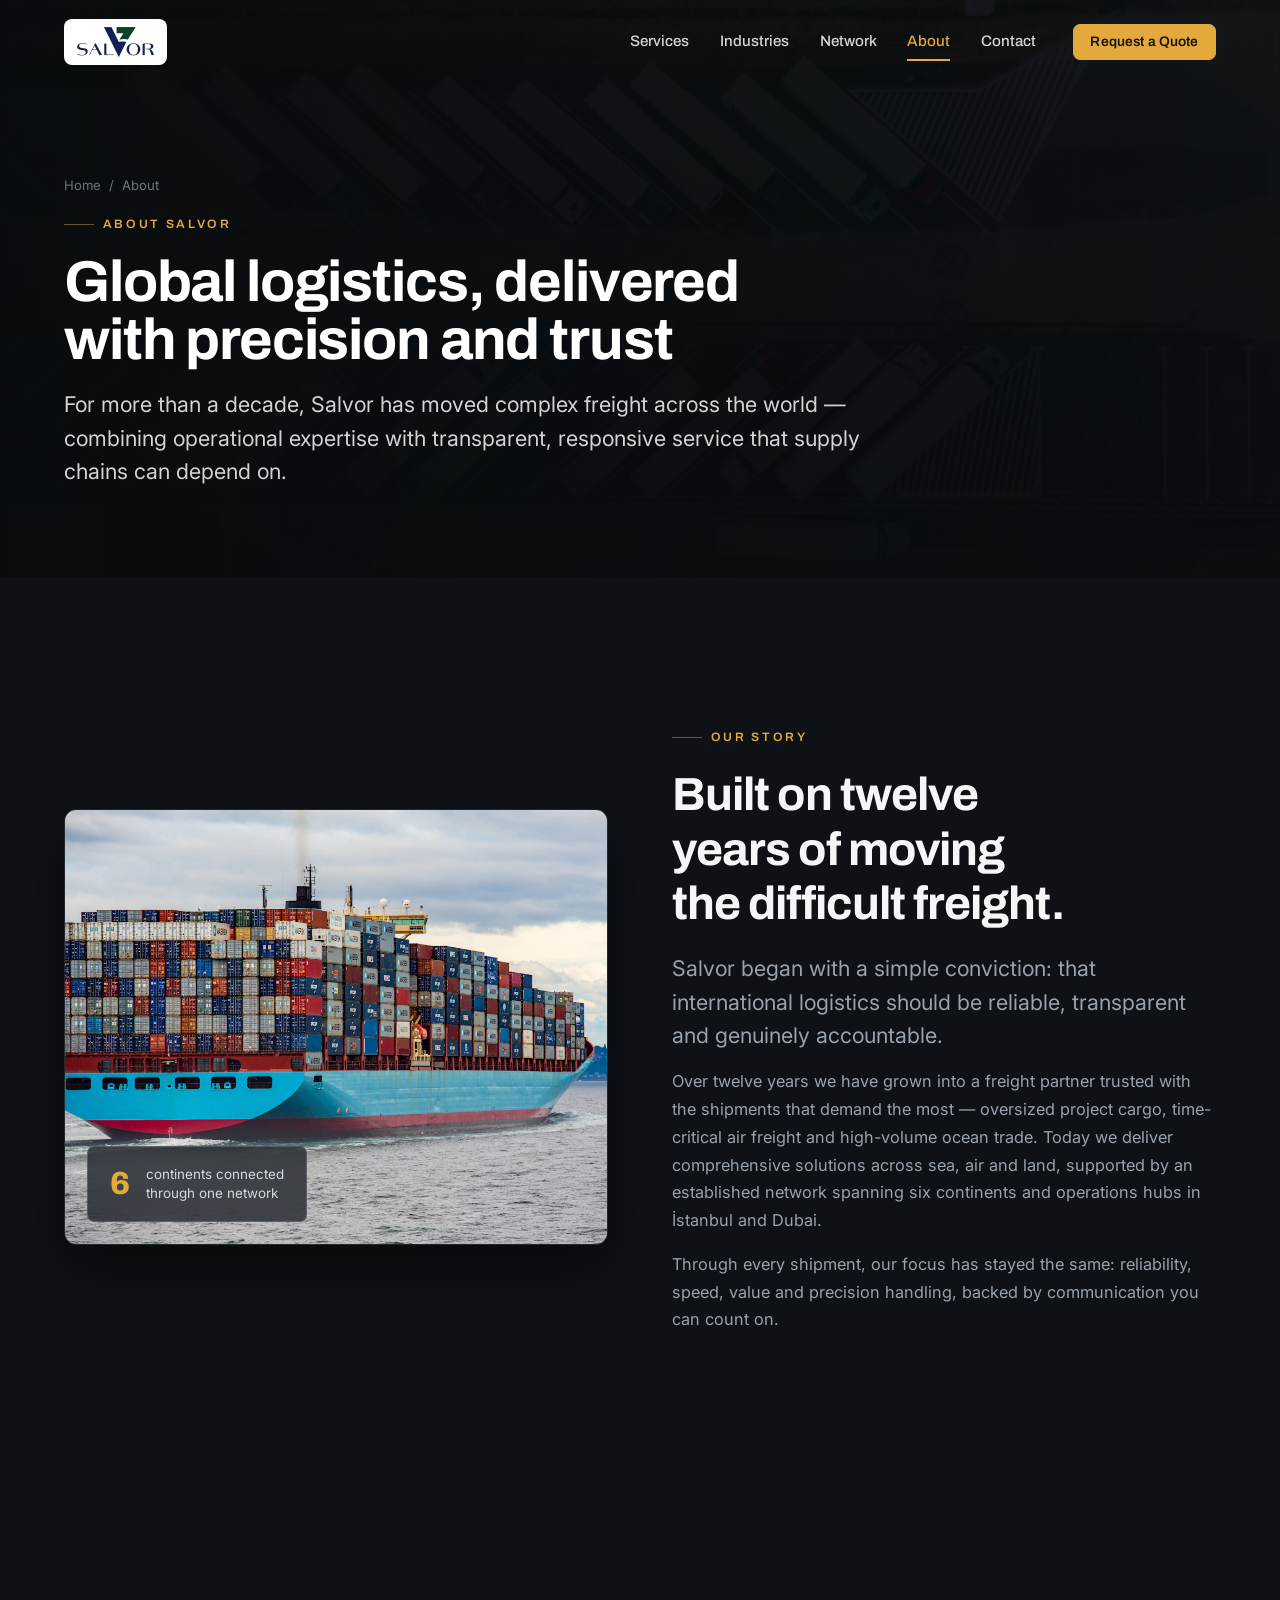
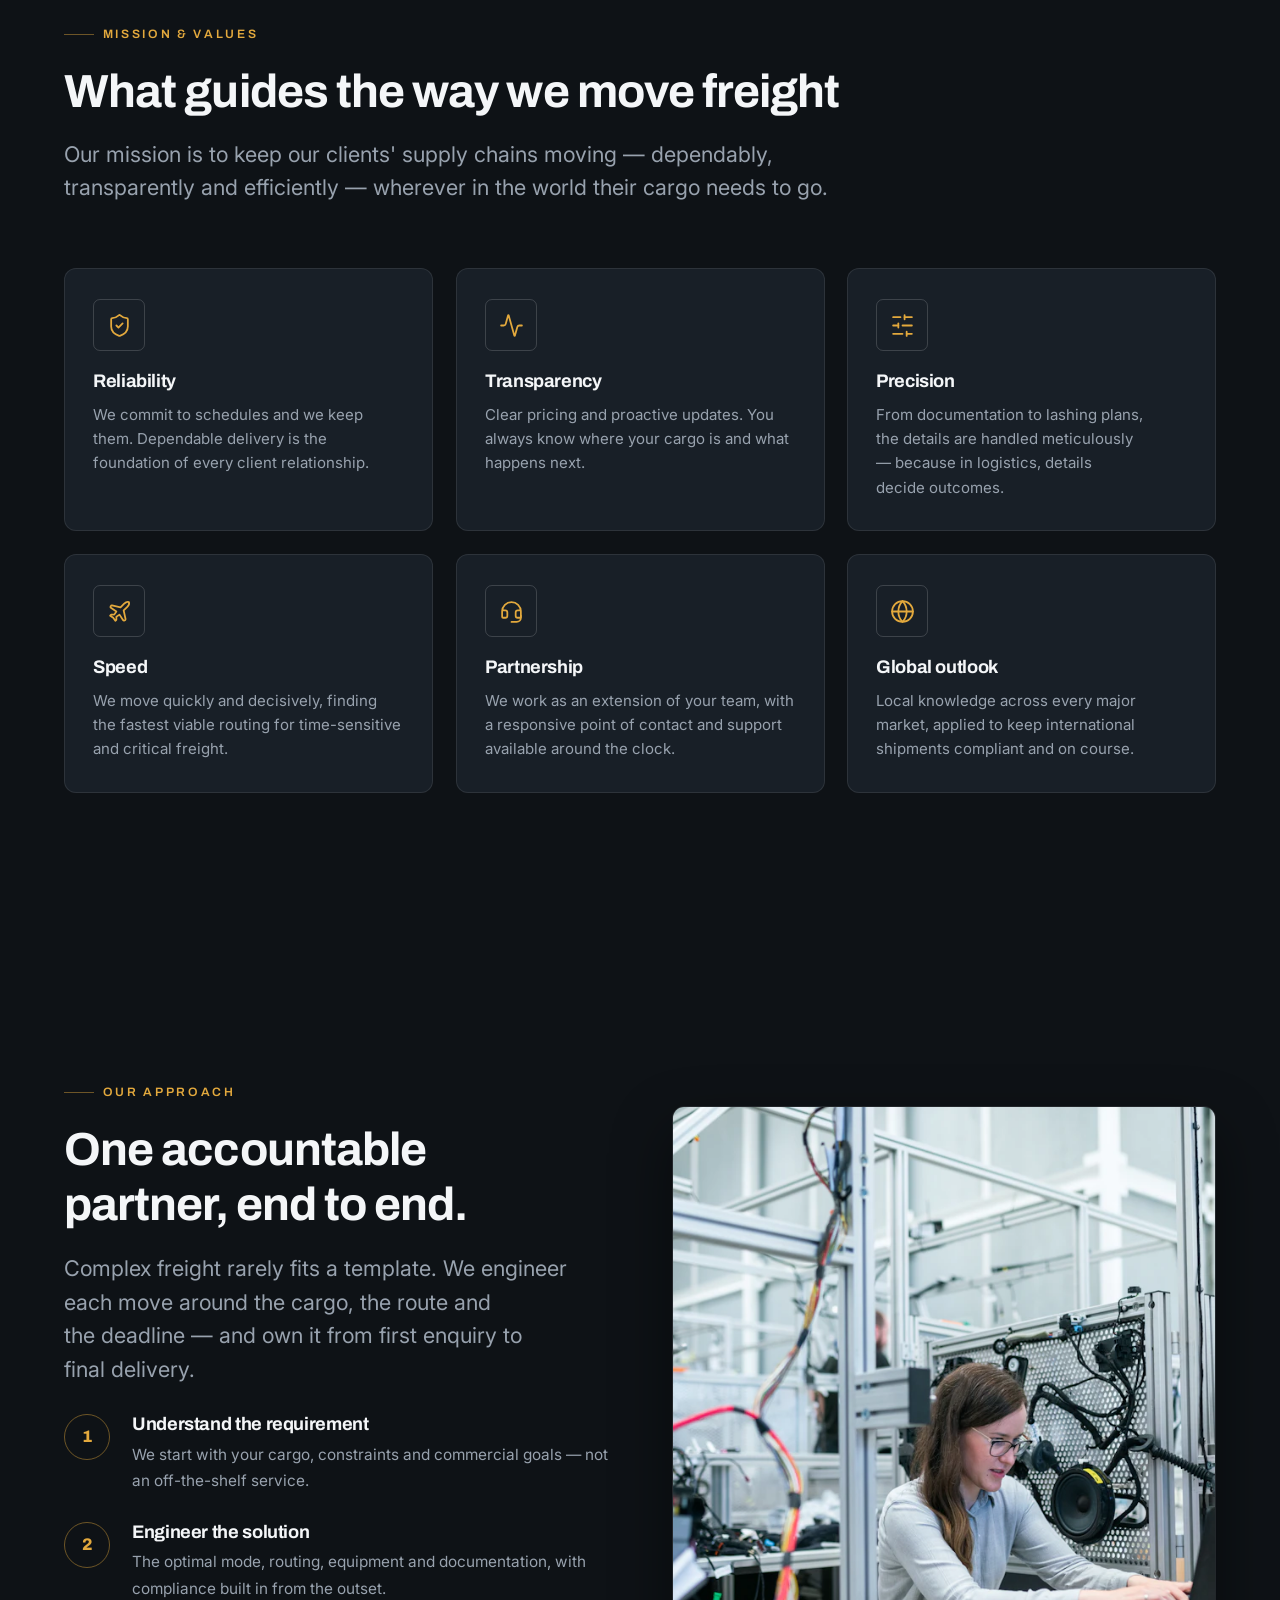
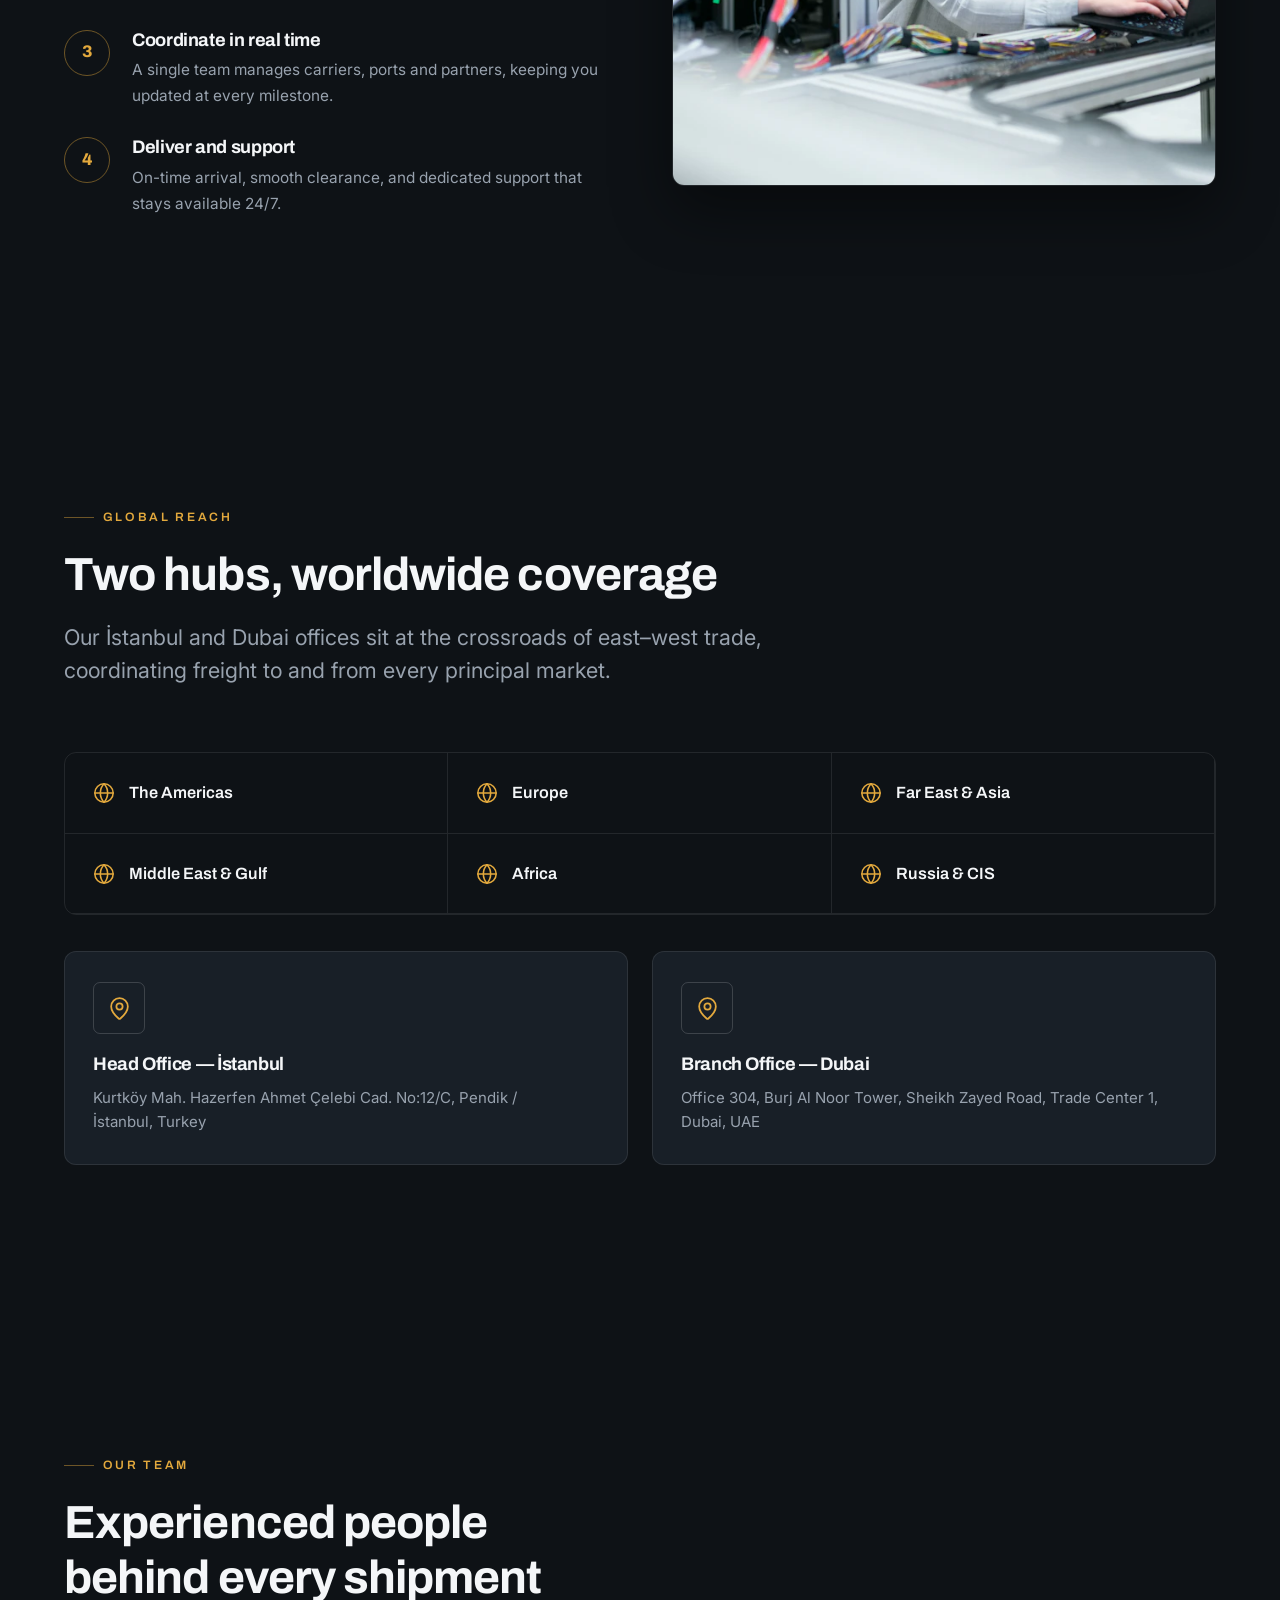
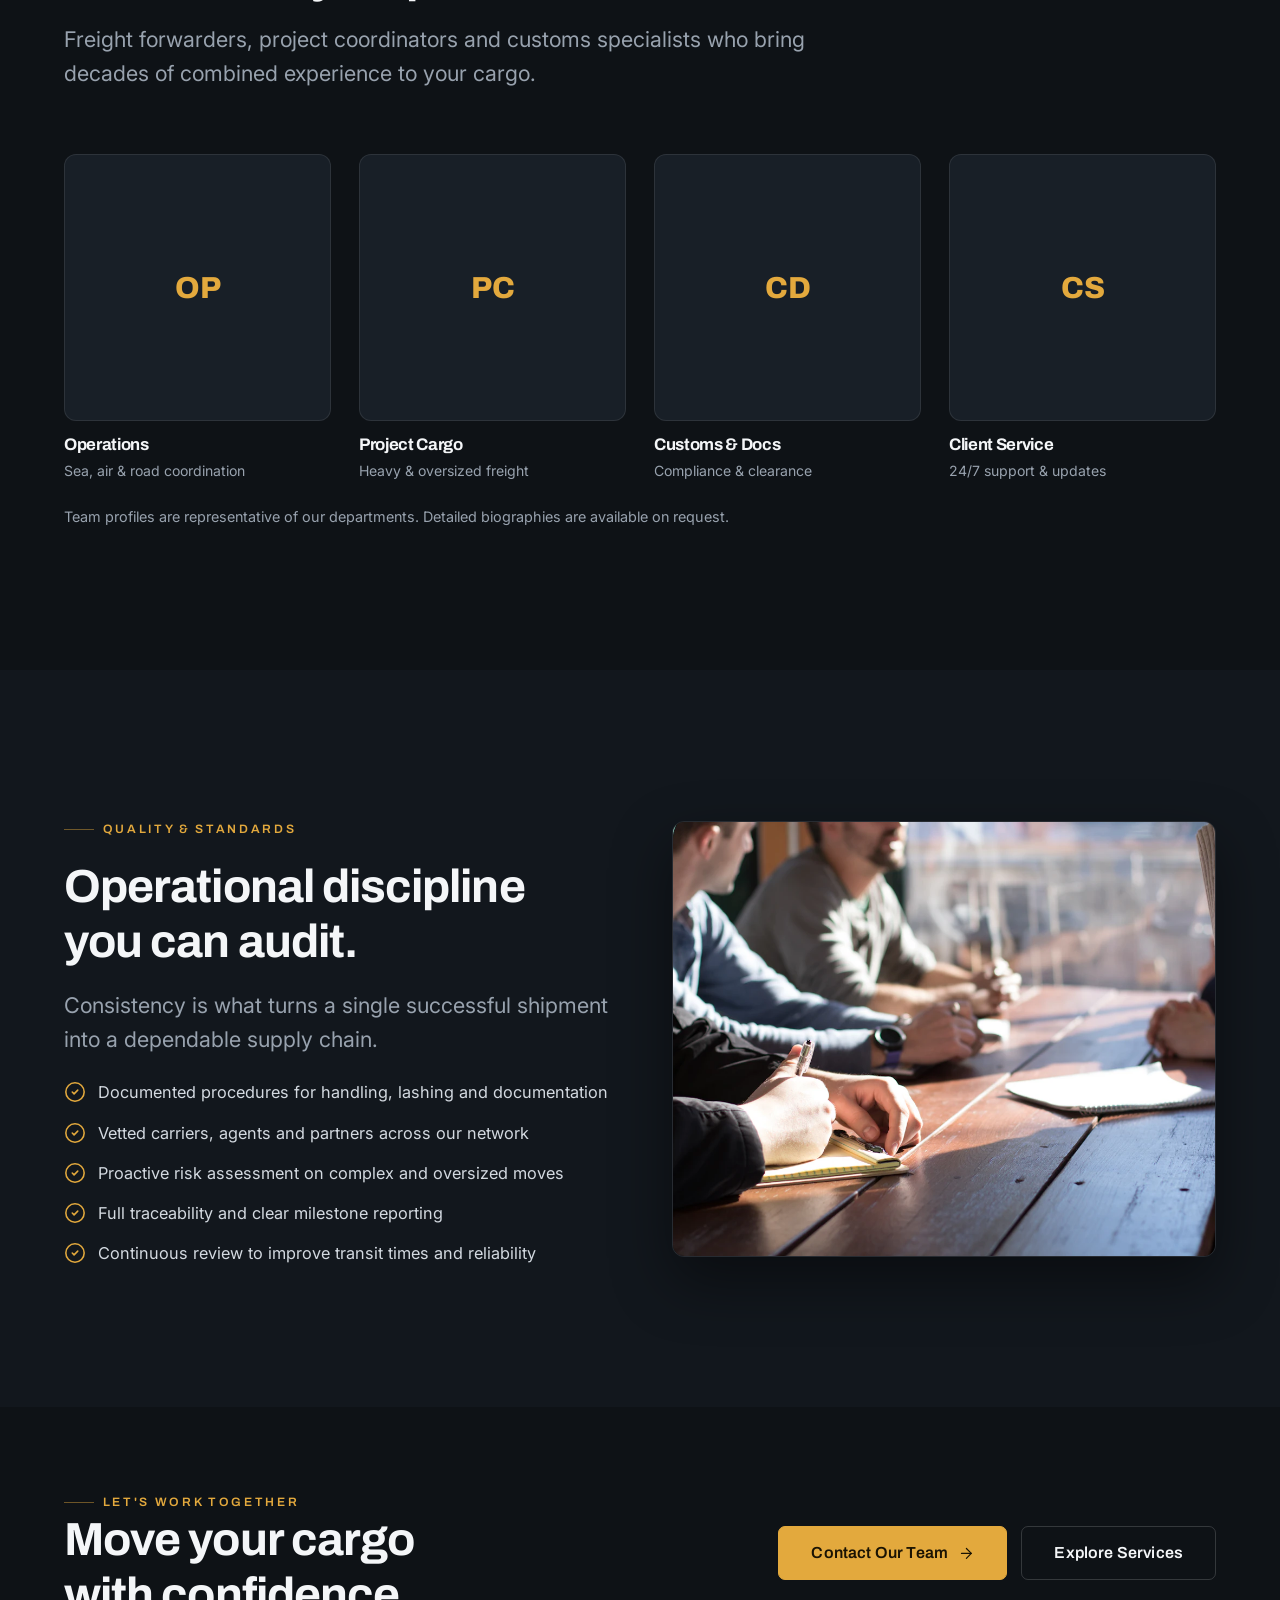
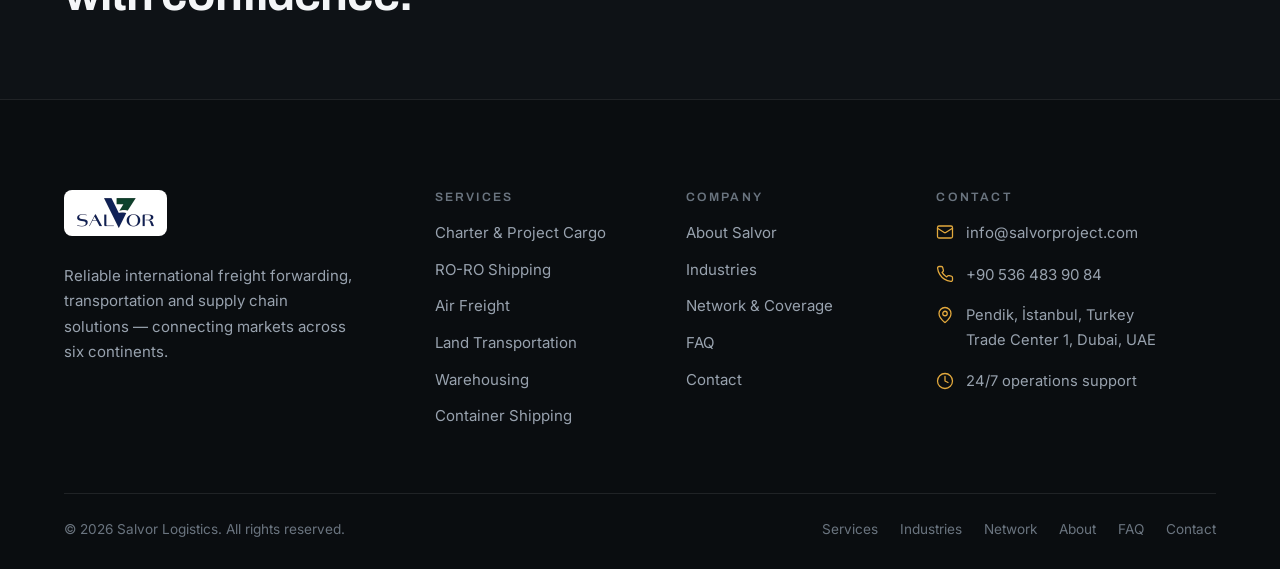
==== about/index.html @ cd6934cd "Website Finished Website completely finished missing client review and revision based on the review." ====
<!DOCTYPE html>
<html lang="en">
<head>
  <meta charset="UTF-8" />
  <meta name="viewport" content="width=device-width, initial-scale=1" />
  <meta name="theme-color" content="#14181d" />

  <title>About Salvor — International Logistics Company &amp; Global Network</title>
  <meta name="description" content="Salvor is an international logistics company with 12 years of expertise in freight forwarding, project cargo and supply chain management, operating across six continents from İstanbul and Dubai." />
  <meta name="keywords" content="logistics company, about, international logistics, supply chain management, freight forwarding company, global network" />
  <link rel="canonical" href="https://www.salvorproject.com/about/" />

  <meta property="og:type" content="website" />
  <meta property="og:site_name" content="Salvor Logistics" />
  <meta property="og:title" content="About Salvor Logistics" />
  <meta property="og:description" content="12 years of logistics expertise across six continents — reliable, transparent and operationally excellent freight solutions." />
  <meta property="og:url" content="https://www.salvorproject.com/about/" />
  <meta property="og:image" content="https://www.salvorproject.com/assets/img/about-fleet.webp" />
  <meta name="twitter:card" content="summary_large_image" />

  <link rel="icon" href="/assets/img/favicon.svg" type="image/svg+xml" />
  <link rel="preconnect" href="https://fonts.googleapis.com" />
  <link rel="preconnect" href="https://fonts.gstatic.com" crossorigin />
  <link href="https://fonts.googleapis.com/css2?family=Archivo:wght@500;600;700;800&family=Inter:wght@400;500;600&display=swap" rel="stylesheet" />
  <link rel="stylesheet" href="/assets/css/tokens.css" />
  <link rel="stylesheet" href="/assets/css/base.css" />
  <link rel="stylesheet" href="/assets/css/components.css" />
  <link rel="stylesheet" href="/assets/css/pages.css" />
  <noscript><style>.reveal,.stagger>*{opacity:1!important;transform:none!important}.img-reveal img{transform:none!important}</style></noscript>

  <script type="application/ld+json">
  {
    "@context": "https://schema.org",
    "@type": "AboutPage",
    "name": "About Salvor Logistics",
    "url": "https://www.salvorproject.com/about/",
    "about": {
      "@type": "Organization",
      "name": "Salvor Logistics",
      "foundingDate": "2014",
      "email": "info@salvorproject.com",
      "telephone": "+90 536 483 90 84",
      "areaServed": ["The Americas", "Europe", "Far East & Asia", "Middle East & Gulf", "Africa", "Russia & CIS"]
    }
  }
  </script>
</head>
<body>
  <a href="#main" class="visually-hidden">Skip to content</a>

  <header class="site-header" id="siteHeader">
    <div class="container nav">
      <a class="brand" href="/" aria-label="Salvor Logistics — home">
        <img class="brand__logo" src="/assets/img/logo.png" alt="Salvor Logistics" width="155" height="46" />      </a>
      <nav class="nav__links" id="navMenu" aria-label="Primary">
        <a href="/services/">Services</a>
        <a href="/industries/">Industries</a>
        <a href="/network/">Network</a>
        <a href="/about/" aria-current="page">About</a>
        <a href="/contact/">Contact</a>
        <a class="btn btn--accent btn--sm nav__cta" href="/contact/#quote">Request a Quote</a>
      </nav>
      <button class="nav__toggle" id="navToggle" aria-expanded="false" aria-controls="navMenu" aria-label="Open menu">
        <span></span><span></span><span></span>
      </button>
    </div>
  </header>

  <main id="main">

    <!-- page hero -->
    <section class="page-hero">
      <div class="page-hero__bg">
        <img src="/assets/img/about-fleet.webp" alt="Aerial view of a logistics fleet staged at a depot" width="1200" height="800" />
      </div>
      <div class="container">
        <div class="breadcrumb"><a href="/">Home</a><span>/</span><span>About</span></div>
        <span class="eyebrow">About Salvor</span>
        <h1>Global logistics, delivered with precision and trust</h1>
        <p>For more than a decade, Salvor has moved complex freight across the world — combining operational expertise with transparent, responsive service that supply chains can depend on.</p>
      </div>
    </section>

    <!-- story -->
    <section class="section">
      <div class="container">
        <div class="split">
          <div class="split__media reveal">
            <img src="/assets/img/service-container.webp" alt="Container ship under way, representing global ocean freight" loading="lazy" width="1200" height="900" />
            <div class="media-badge">
              <span class="n">6</span>
              <span class="t">continents connected<br>through one network</span>
            </div>
          </div>
          <div class="split__body reveal" data-delay="1">
            <span class="eyebrow">Our story</span>
            <h2>Built on twelve years of moving the difficult freight.</h2>
            <p class="lead">Salvor began with a simple conviction: that international logistics should be reliable, transparent and genuinely accountable.</p>
            <p>Over twelve years we have grown into a freight partner trusted with the shipments that demand the most — oversized project cargo, time-critical air freight and high-volume ocean trade. Today we deliver comprehensive solutions across sea, air and land, supported by an established network spanning six continents and operations hubs in İstanbul and Dubai.</p>
            <p>Through every shipment, our focus has stayed the same: reliability, speed, value and precision handling, backed by communication you can count on.</p>
          </div>
        </div>
      </div>
    </section>

    <!-- mission & values -->
    <section class="section section--dark">
      <div class="container">
        <div class="section-head reveal">
          <span class="eyebrow">Mission &amp; values</span>
          <h2>What guides the way we move freight</h2>
          <p class="lead">Our mission is to keep our clients' supply chains moving — dependably, transparently and efficiently — wherever in the world their cargo needs to go.</p>
        </div>
        <div class="grid grid--3">
          <div class="feature reveal">
            <div class="feature__icon"><svg aria-hidden="true"><use href="/assets/icons.svg#i-shield"></use></svg></div>
            <h3>Reliability</h3>
            <p>We commit to schedules and we keep them. Dependable delivery is the foundation of every client relationship.</p>
          </div>
          <div class="feature reveal" data-delay="1">
            <div class="feature__icon"><svg aria-hidden="true"><use href="/assets/icons.svg#i-activity"></use></svg></div>
            <h3>Transparency</h3>
            <p>Clear pricing and proactive updates. You always know where your cargo is and what happens next.</p>
          </div>
          <div class="feature reveal" data-delay="2">
            <div class="feature__icon"><svg aria-hidden="true"><use href="/assets/icons.svg#i-sliders"></use></svg></div>
            <h3>Precision</h3>
            <p>From documentation to lashing plans, the details are handled meticulously — because in logistics, details decide outcomes.</p>
          </div>
          <div class="feature reveal">
            <div class="feature__icon"><svg aria-hidden="true"><use href="/assets/icons.svg#i-air"></use></svg></div>
            <h3>Speed</h3>
            <p>We move quickly and decisively, finding the fastest viable routing for time-sensitive and critical freight.</p>
          </div>
          <div class="feature reveal" data-delay="1">
            <div class="feature__icon"><svg aria-hidden="true"><use href="/assets/icons.svg#i-headset"></use></svg></div>
            <h3>Partnership</h3>
            <p>We work as an extension of your team, with a responsive point of contact and support available around the clock.</p>
          </div>
          <div class="feature reveal" data-delay="2">
            <div class="feature__icon"><svg aria-hidden="true"><use href="/assets/icons.svg#i-globe"></use></svg></div>
            <h3>Global outlook</h3>
            <p>Local knowledge across every major market, applied to keep international shipments compliant and on course.</p>
          </div>
        </div>
      </div>
    </section>

    <!-- approach -->
    <section class="section">
      <div class="container">
        <div class="split">
          <div class="split__body reveal">
            <span class="eyebrow">Our approach</span>
            <h2>One accountable partner, end to end.</h2>
            <p class="lead">Complex freight rarely fits a template. We engineer each move around the cargo, the route and the deadline — and own it from first enquiry to final delivery.</p>
            <ol class="numbered" style="margin-top:28px">
              <li>
                <span class="n">1</span>
                <div>
                  <h3>Understand the requirement</h3>
                  <p>We start with your cargo, constraints and commercial goals — not an off-the-shelf service.</p>
                </div>
              </li>
              <li>
                <span class="n">2</span>
                <div>
                  <h3>Engineer the solution</h3>
                  <p>The optimal mode, routing, equipment and documentation, with compliance built in from the outset.</p>
                </div>
              </li>
              <li>
                <span class="n">3</span>
                <div>
                  <h3>Coordinate in real time</h3>
                  <p>A single team manages carriers, ports and partners, keeping you updated at every milestone.</p>
                </div>
              </li>
              <li>
                <span class="n">4</span>
                <div>
                  <h3>Deliver and support</h3>
                  <p>On-time arrival, smooth clearance, and dedicated support that stays available 24/7.</p>
                </div>
              </li>
            </ol>
          </div>
          <div class="split__media split__media--tall reveal" data-delay="1">
            <img src="/assets/img/about-quality.webp" alt="Engineer reviewing operational data on the line" loading="lazy" width="1200" height="1500" />
          </div>
        </div>
      </div>
    </section>

    <!-- global reach -->
    <section class="section section--dark">
      <div class="container">
        <div class="section-head reveal">
          <span class="eyebrow">Global reach</span>
          <h2>Two hubs, worldwide coverage</h2>
          <p class="lead">Our İstanbul and Dubai offices sit at the crossroads of east–west trade, coordinating freight to and from every principal market.</p>
        </div>
        <div class="markets reveal" style="margin-bottom:36px">
          <div class="market"><svg aria-hidden="true"><use href="/assets/icons.svg#i-globe"></use></svg><span>The Americas</span></div>
          <div class="market"><svg aria-hidden="true"><use href="/assets/icons.svg#i-globe"></use></svg><span>Europe</span></div>
          <div class="market"><svg aria-hidden="true"><use href="/assets/icons.svg#i-globe"></use></svg><span>Far East &amp; Asia</span></div>
          <div class="market"><svg aria-hidden="true"><use href="/assets/icons.svg#i-globe"></use></svg><span>Middle East &amp; Gulf</span></div>
          <div class="market"><svg aria-hidden="true"><use href="/assets/icons.svg#i-globe"></use></svg><span>Africa</span></div>
          <div class="market"><svg aria-hidden="true"><use href="/assets/icons.svg#i-globe"></use></svg><span>Russia &amp; CIS</span></div>
        </div>
        <div class="grid grid--2">
          <div class="feature reveal">
            <div class="feature__icon"><svg aria-hidden="true"><use href="/assets/icons.svg#i-pin"></use></svg></div>
            <h3>Head Office — İstanbul</h3>
            <p>Kurtköy Mah. Hazerfen Ahmet Çelebi Cad. No:12/C, Pendik / İstanbul, Turkey</p>
          </div>
          <div class="feature reveal" data-delay="1">
            <div class="feature__icon"><svg aria-hidden="true"><use href="/assets/icons.svg#i-pin"></use></svg></div>
            <h3>Branch Office — Dubai</h3>
            <p>Office 304, Burj Al Noor Tower, Sheikh Zayed Road, Trade Center 1, Dubai, UAE</p>
          </div>
        </div>
      </div>
    </section>

    <!-- team -->
    <section class="section">
      <div class="container">
        <div class="section-head reveal">
          <span class="eyebrow">Our team</span>
          <h2>Experienced people behind every shipment</h2>
          <p class="lead">Freight forwarders, project coordinators and customs specialists who bring decades of combined experience to your cargo.</p>
        </div>
        <div class="team">
          <div class="member reveal">
            <div class="member__photo" aria-hidden="true">OP</div>
            <h3>Operations</h3>
            <span>Sea, air &amp; road coordination</span>
          </div>
          <div class="member reveal" data-delay="1">
            <div class="member__photo" aria-hidden="true">PC</div>
            <h3>Project Cargo</h3>
            <span>Heavy &amp; oversized freight</span>
          </div>
          <div class="member reveal" data-delay="2">
            <div class="member__photo" aria-hidden="true">CD</div>
            <h3>Customs &amp; Docs</h3>
            <span>Compliance &amp; clearance</span>
          </div>
          <div class="member reveal" data-delay="3">
            <div class="member__photo" aria-hidden="true">CS</div>
            <h3>Client Service</h3>
            <span>24/7 support &amp; updates</span>
          </div>
        </div>
        <p class="form-note" style="margin-top:22px">Team profiles are representative of our departments. Detailed biographies are available on request.</p>
      </div>
    </section>

    <!-- quality -->
    <section class="section section--paper2">
      <div class="container">
        <div class="split split--reverse">
          <div class="split__media reveal">
            <img src="/assets/img/about-planning.webp" alt="Logistics professionals reviewing a shipment plan" loading="lazy" width="1200" height="900" />
          </div>
          <div class="split__body reveal" data-delay="1">
            <span class="eyebrow">Quality &amp; standards</span>
            <h2>Operational discipline you can audit.</h2>
            <p class="lead">Consistency is what turns a single successful shipment into a dependable supply chain.</p>
            <ul class="checklist" style="margin-top:24px">
              <li><svg aria-hidden="true"><use href="/assets/icons.svg#i-check"></use></svg> Documented procedures for handling, lashing and documentation</li>
              <li><svg aria-hidden="true"><use href="/assets/icons.svg#i-check"></use></svg> Vetted carriers, agents and partners across our network</li>
              <li><svg aria-hidden="true"><use href="/assets/icons.svg#i-check"></use></svg> Proactive risk assessment on complex and oversized moves</li>
              <li><svg aria-hidden="true"><use href="/assets/icons.svg#i-check"></use></svg> Full traceability and clear milestone reporting</li>
              <li><svg aria-hidden="true"><use href="/assets/icons.svg#i-check"></use></svg> Continuous review to improve transit times and reliability</li>
            </ul>
          </div>
        </div>
      </div>
    </section>

    <!-- CTA band -->
    <section class="section section--dark section--tight cta-band">
      <div class="container">
        <div class="cta-band__inner reveal">
          <div>
            <span class="eyebrow">Let's work together</span>
            <h2>Move your cargo with confidence.</h2>
          </div>
          <div class="actions">
            <a class="btn btn--accent btn--lg" href="/contact/">Contact Our Team <svg class="icon" aria-hidden="true"><use href="/assets/icons.svg#i-arrow"></use></svg></a>
            <a class="btn btn--on-dark btn--lg" href="/services/">Explore Services</a>
          </div>
        </div>
      </div>
    </section>

  </main>

  <footer class="site-footer">
    <div class="container">
      <div class="footer-top">
        <div class="footer-brand">
          <a class="brand" href="/" aria-label="Salvor Logistics — home">
            <img class="brand__logo" src="/assets/img/logo.png" alt="Salvor Logistics" width="155" height="46" />          </a>
          <p>Reliable international freight forwarding, transportation and supply chain solutions — connecting markets across six continents.</p>
        </div>
        <div class="footer-col">
          <h4>Services</h4>
          <ul>
            <li><a href="/services/#charter">Charter &amp; Project Cargo</a></li>
            <li><a href="/services/#roro">RO-RO Shipping</a></li>
            <li><a href="/services/#air">Air Freight</a></li>
            <li><a href="/services/#land">Land Transportation</a></li>
            <li><a href="/services/#warehousing">Warehousing</a></li>
            <li><a href="/services/#container">Container Shipping</a></li>
          </ul>
        </div>
        <div class="footer-col">
          <h4>Company</h4>
          <ul>
            <li><a href="/about/">About Salvor</a></li>
            <li><a href="/industries/">Industries</a></li>
            <li><a href="/network/">Network &amp; Coverage</a></li>
            <li><a href="/faq/">FAQ</a></li>
            <li><a href="/contact/">Contact</a></li>
          </ul>
        </div>
        <div class="footer-col">
          <h4>Contact</h4>
          <div class="footer-contact">
            <div class="row"><svg aria-hidden="true"><use href="/assets/icons.svg#i-mail"></use></svg><a href="mailto:info@salvorproject.com">info@salvorproject.com</a></div>
            <div class="row"><svg aria-hidden="true"><use href="/assets/icons.svg#i-phone"></use></svg><a href="tel:+905364839084">+90 536 483 90 84</a></div>
            <div class="row"><svg aria-hidden="true"><use href="/assets/icons.svg#i-pin"></use></svg><span>Pendik, İstanbul, Turkey<br>Trade Center 1, Dubai, UAE</span></div>
            <div class="row"><svg aria-hidden="true"><use href="/assets/icons.svg#i-clock"></use></svg><span>24/7 operations support</span></div>
          </div>
        </div>
      </div>
      <div class="footer-bottom">
        <span>&copy; <span id="year">2026</span> Salvor Logistics. All rights reserved.</span>
        <nav aria-label="Footer">
          <a href="/services/">Services</a>
          <a href="/industries/">Industries</a>
          <a href="/network/">Network</a>
          <a href="/about/">About</a>
          <a href="/faq/">FAQ</a>
          <a href="/contact/">Contact</a>
        </nav>
      </div>
    </div>
  </footer>

  <script src="/assets/js/main.js" defer></script>
</body>
</html>
---- assets/css/tokens.css ----
/* ==========================================================================
   Salvor Logistics — Design Tokens (DARK-FIRST, cinematic)
   Slate charcoal base + amber accent.
   ========================================================================== */

:root {
  /* --- Dark surfaces --- */
  --bg:    #0e1216;   /* page base — near-black slate */
  --bg-2:  #12171d;   /* alternating band */
  --bg-3:  #181f27;   /* cards / surfaces */
  --bg-4:  #1f2832;   /* raised surface / inputs */
  --bg-glass: rgba(20, 26, 33, 0.72);

  /* legacy aliases (kept so existing markup stays valid) */
  --ink:   #0b0e12;
  --paper: var(--bg);
  --surface: var(--bg-3);

  /* --- Text --- */
  --text-strong: #f4f6f8;   /* headings */
  --text:        #d3d9e0;   /* body */
  --text-muted:  #98a2ae;   /* secondary */
  --text-faint:  #6a747f;   /* captions / meta */

  /* --- Lines --- */
  --line:   rgba(255, 255, 255, 0.09);
  --line-2: rgba(255, 255, 255, 0.16);
  --line-3: rgba(255, 255, 255, 0.26);

  /* --- Accent (amber) --- */
  --accent:       #e3a93d;   /* primary amber on dark */
  --accent-2:     #f0bb55;   /* hover / highlight */
  --accent-deep:  #c98a1e;   /* pressed / borders */
  --accent-soft:  rgba(227, 169, 61, 0.14);
  --accent-line:  rgba(227, 169, 61, 0.45);
  --on-accent:    #1a1303;   /* dark text on amber */

  /* --- Typography --- */
  --font-display: "Archivo", system-ui, -apple-system, "Segoe UI", sans-serif;
  --font-body:    "Inter", system-ui, -apple-system, "Segoe UI", Roboto, sans-serif;

  --fs-display: clamp(2.75rem, 1.2rem + 6.2vw, 6rem);
  --fs-h1:      clamp(2.1rem, 1.3rem + 3.1vw, 3.6rem);
  --fs-h2:      clamp(1.8rem, 1.25rem + 2.2vw, 2.9rem);
  --fs-h3:      clamp(1.2rem, 1.04rem + 0.7vw, 1.55rem);
  --fs-lead:    clamp(1.08rem, 0.98rem + 0.5vw, 1.35rem);
  --fs-body:    1.02rem;
  --fs-sm:      0.9rem;
  --fs-xs:      0.8rem;
  --fs-eyebrow: 0.76rem;

  --lh-tight: 1.02;
  --lh-snug:  1.18;
  --lh-body:  1.7;

  /* --- Layout --- */
  --container: 1280px;
  --container-narrow: 940px;
  --gutter: clamp(20px, 5vw, 64px);
  --section-y: clamp(72px, 4rem + 6vw, 150px);

  /* --- Radius --- */
  --radius-sm: 3px;
  --radius:    7px;
  --radius-lg: 12px;
  --radius-pill: 100px;

  /* --- Shadows / glows --- */
  --shadow:    0 24px 60px rgba(0, 0, 0, 0.45);
  --shadow-lg: 0 40px 90px rgba(0, 0, 0, 0.55);
  --ring:      0 0 0 1px var(--line);

  /* --- Motion --- */
  --t-fast: 160ms;
  --t:      300ms;
  --t-slow: 720ms;
  --ease:   cubic-bezier(0.22, 0.61, 0.24, 1);
  --ease-out: cubic-bezier(0.16, 1, 0.3, 1);

  --header-h: 84px;
}

@media (max-width: 720px) {
  :root { --header-h: 66px; }
}
---- assets/css/base.css ----
/* ==========================================================================
   Salvor Logistics — Base: reset, typography, layout, motion primitives (dark)
   ========================================================================== */

*, *::before, *::after { box-sizing: border-box; }
* { margin: 0; }

html {
  -webkit-text-size-adjust: 100%;
  scroll-behavior: smooth;
  scroll-padding-top: calc(var(--header-h) + 20px);
}
@media (prefers-reduced-motion: reduce) { html { scroll-behavior: auto; } }

body {
  font-family: var(--font-body);
  font-size: var(--fs-body);
  line-height: var(--lh-body);
  color: var(--text);
  background: var(--bg);
  -webkit-font-smoothing: antialiased;
  -moz-osx-font-smoothing: grayscale;
  text-rendering: optimizeLegibility;
  overflow-x: hidden;
}

img, picture, svg, video { display: block; max-width: 100%; }
img { height: auto; }
a { color: inherit; text-decoration: none; }
button, input, select, textarea { font: inherit; color: inherit; }

::selection { background: var(--accent); color: var(--on-accent); }

:focus-visible {
  outline: 2px solid var(--accent);
  outline-offset: 3px;
  border-radius: 2px;
}

/* --- Headings --- */
h1, h2, h3, h4 {
  font-family: var(--font-display);
  font-weight: 700;
  line-height: var(--lh-snug);
  letter-spacing: -0.02em;
  color: var(--text-strong);
}
h1 { line-height: var(--lh-tight); }
p { text-wrap: pretty; }
h1, h2, h3 { text-wrap: balance; }
strong { font-weight: 600; color: var(--text-strong); }

/* --- Layout --- */
.container {
  width: 100%;
  max-width: var(--container);
  margin-inline: auto;
  padding-inline: var(--gutter);
}
.container--narrow { max-width: var(--container-narrow); }

.section { padding-block: var(--section-y); position: relative; }
.section--tight { padding-block: clamp(52px, 6vw, 92px); }
.section--alt,
.section--paper2,
.section--surface { background: var(--bg-2); }
.section--dark { background: var(--bg); }
.section--deep { background: #0a0d10; }

/* divider hairline at section tops where needed */
.section--hr { border-top: 1px solid var(--line); }

/* --- Section headers --- */
.eyebrow {
  display: inline-flex;
  align-items: center;
  gap: 0.7em;
  font-family: var(--font-display);
  font-size: var(--fs-eyebrow);
  font-weight: 600;
  letter-spacing: 0.22em;
  text-transform: uppercase;
  color: var(--accent);
}
.eyebrow::before { content: ""; width: 30px; height: 1px; background: var(--accent-line); }
.section-head { max-width: 820px; margin-bottom: clamp(40px, 5vw, 68px); }
.section-head--center { margin-inline: auto; text-align: center; }
.section-head--center .eyebrow { justify-content: center; }
.section-head h2 { margin-top: 20px; font-size: var(--fs-h2); }
.section-head .lead { margin-top: 18px; }

.lead { font-size: var(--fs-lead); line-height: 1.55; color: var(--text-muted); }
.muted { color: var(--text-muted); }

/* --- Grid helpers --- */
.grid { display: grid; gap: clamp(16px, 1.8vw, 26px); }
.grid--2 { grid-template-columns: repeat(2, 1fr); }
.grid--3 { grid-template-columns: repeat(3, 1fr); }
.grid--4 { grid-template-columns: repeat(4, 1fr); }
@media (max-width: 980px) { .grid--3, .grid--4 { grid-template-columns: repeat(2, 1fr); } }
@media (max-width: 620px) { .grid--2, .grid--3, .grid--4 { grid-template-columns: 1fr; } }

/* --- Icons --- */
.icon { width: 1.2em; height: 1.2em; flex: none; }
.visually-hidden {
  position: absolute; width: 1px; height: 1px; padding: 0; margin: -1px;
  overflow: hidden; clip: rect(0 0 0 0); white-space: nowrap; border: 0;
}

/* ==========================================================================
   Motion primitives
   ========================================================================== */

/* fade / slide reveal */
.reveal {
  opacity: 0;
  transform: translateY(26px);
  transition: opacity var(--t-slow) var(--ease-out), transform var(--t-slow) var(--ease-out);
  will-change: opacity, transform;
}
.reveal.is-in { opacity: 1; transform: none; }

/* staggered children: add .stagger to a parent, children animate in sequence */
.stagger > * {
  opacity: 0;
  transform: translateY(24px);
  transition: opacity var(--t-slow) var(--ease-out), transform var(--t-slow) var(--ease-out);
}
.stagger.is-in > * { opacity: 1; transform: none; }
.stagger.is-in > *:nth-child(1) { transition-delay: 60ms; }
.stagger.is-in > *:nth-child(2) { transition-delay: 130ms; }
.stagger.is-in > *:nth-child(3) { transition-delay: 200ms; }
.stagger.is-in > *:nth-child(4) { transition-delay: 270ms; }
.stagger.is-in > *:nth-child(5) { transition-delay: 340ms; }
.stagger.is-in > *:nth-child(6) { transition-delay: 410ms; }

/* delay utility for individual reveals */
.reveal[data-delay="1"] { transition-delay: 90ms; }
.reveal[data-delay="2"] { transition-delay: 180ms; }
.reveal[data-delay="3"] { transition-delay: 270ms; }
.reveal[data-delay="4"] { transition-delay: 360ms; }
.reveal[data-delay="5"] { transition-delay: 450ms; }

/* image clip reveal: image scales back as it enters */
.img-reveal { overflow: hidden; }
.img-reveal img {
  transform: scale(1.18);
  transition: transform 1100ms var(--ease-out);
  will-change: transform;
}
.img-reveal.is-in img { transform: scale(1); }

@media (prefers-reduced-motion: reduce) {
  .reveal, .stagger > * { opacity: 1 !important; transform: none !important; transition: none !important; }
  .img-reveal img { transform: none !important; transition: none !important; }
}
---- assets/css/components.css ----
/* ==========================================================================
   Salvor Logistics — Components (dark, cinematic)
   ========================================================================== */

/* --------------------------------------------------------------- Scroll progress + back-to-top */
.scroll-progress {
  position: fixed; top: 0; left: 0; right: 0; height: 3px;
  background: linear-gradient(90deg, var(--accent), var(--accent-2));
  transform: scaleX(0); transform-origin: 0 50%;
  z-index: 300; transition: transform 90ms linear;
}
.to-top {
  position: fixed; right: clamp(16px, 3vw, 28px); bottom: clamp(16px, 3vw, 28px);
  width: 48px; height: 48px; display: grid; place-items: center; border-radius: 50%;
  background: var(--accent); color: var(--on-accent); border: 0; cursor: pointer;
  opacity: 0; visibility: hidden; transform: translateY(12px);
  transition: opacity var(--t) var(--ease), transform var(--t) var(--ease), visibility var(--t) var(--ease), background var(--t) var(--ease);
  z-index: 250; box-shadow: 0 12px 32px rgba(0,0,0,0.45);
}
.to-top.is-show { opacity: 1; visibility: visible; transform: none; }
.to-top:hover { background: var(--accent-2); transform: translateY(-3px); }
@media (prefers-reduced-motion: reduce) { .scroll-progress { transition: none; } }

/* --------------------------------------------------------------- Buttons */
.btn {
  --btn-bg: var(--accent);
  --btn-fg: var(--on-accent);
  --btn-bd: var(--accent);
  display: inline-flex;
  align-items: center;
  justify-content: center;
  gap: 0.6em;
  padding: 1em 1.6em;
  font-family: var(--font-display);
  font-size: 0.95rem;
  font-weight: 600;
  letter-spacing: 0.01em;
  line-height: 1;
  color: var(--btn-fg);
  background: var(--btn-bg);
  border: 1px solid var(--btn-bd);
  border-radius: var(--radius);
  cursor: pointer;
  transition: transform var(--t-fast) var(--ease), background var(--t) var(--ease),
              color var(--t) var(--ease), border-color var(--t) var(--ease), box-shadow var(--t) var(--ease);
}
.btn .icon { width: 1.05em; height: 1.05em; transition: transform var(--t) var(--ease); }
.btn:hover { transform: translateY(-2px); }
.btn:hover .icon { transform: translateX(3px); }
.btn:active { transform: translateY(0); }

.btn--accent { --btn-bg: var(--accent); --btn-bd: var(--accent); --btn-fg: var(--on-accent); }
.btn--accent:hover { --btn-bg: var(--accent-2); --btn-bd: var(--accent-2); box-shadow: 0 10px 30px rgba(227,169,61,0.28); }

.btn--outline { --btn-bg: transparent; --btn-fg: var(--text-strong); --btn-bd: var(--line-2); }
.btn--outline:hover { --btn-bd: var(--text-strong); --btn-bg: rgba(255,255,255,0.04); }

/* alias kept for existing markup */
.btn--on-dark { --btn-bg: transparent; --btn-fg: var(--text-strong); --btn-bd: var(--line-2); }
.btn--on-dark:hover { --btn-bg: rgba(255,255,255,0.06); --btn-bd: var(--text-strong); }

.btn--lg { padding: 1.12em 2em; font-size: 1rem; }
.btn--sm { padding: 0.74em 1.2em; font-size: 0.86rem; }
.btn--block { display: flex; width: 100%; }

/* text link with arrow */
.link-arrow {
  display: inline-flex; align-items: center; gap: 0.5em;
  font-family: var(--font-display); font-weight: 600; font-size: 0.92rem;
  color: var(--accent);
}
.link-arrow .icon { width: 1.05em; height: 1.05em; transition: transform var(--t) var(--ease); }
.link-arrow:hover .icon { transform: translateX(5px); }

/* --------------------------------------------------------------- Header / nav */
.site-header {
  position: fixed;
  top: 0; left: 0; right: 0;
  z-index: 200;
  background: transparent;
  border-bottom: 1px solid transparent;
  transition: background var(--t) var(--ease), border-color var(--t) var(--ease), backdrop-filter var(--t) var(--ease);
}
.site-header.is-stuck {
  background: var(--bg-glass);
  backdrop-filter: saturate(160%) blur(14px);
  -webkit-backdrop-filter: saturate(160%) blur(14px);
  border-bottom-color: var(--line);
}
.nav {
  display: flex; align-items: center; justify-content: space-between;
  height: var(--header-h); gap: 24px;
}
.brand { display: inline-flex; align-items: center; gap: 12px; }
.brand__logo {
  height: 46px; width: auto; display: block;
  background: #fff; padding: 8px 13px; border-radius: 8px; box-sizing: border-box;
}
@media (max-width: 720px) { .brand__logo { height: 40px; padding: 7px 11px; } }
.brand__mark { width: 40px; height: 40px; border-radius: 9px; flex: none; }
.brand__text {
  font-family: var(--font-display); font-weight: 800; font-size: 1.16rem;
  letter-spacing: 0.16em; line-height: 1; color: var(--text-strong);
}
.brand__text small {
  display: block; font-size: 0.55rem; font-weight: 600; letter-spacing: 0.36em;
  color: var(--text-muted); margin-top: 5px;
}
.footer-brand .brand__text, .footer-brand .brand__text small { color: var(--text-strong); }

.nav__links { display: flex; align-items: center; gap: clamp(18px, 2.4vw, 38px); }
.nav__links a:not(.btn) {
  position: relative;
  font-family: var(--font-display); font-weight: 500; font-size: 0.95rem;
  color: var(--text-strong); padding: 6px 0; opacity: 0.86;
  transition: opacity var(--t) var(--ease);
}
.nav__links a:not(.btn):hover { opacity: 1; }
.nav__links a:not(.btn)::after {
  content: ""; position: absolute; left: 0; right: 100%; bottom: 0; height: 1.5px;
  background: var(--accent); transition: right var(--t) var(--ease);
}
.nav__links a:not(.btn):hover::after,
.nav__links a:not(.btn)[aria-current="page"]::after { right: 0; }
.nav__links a[aria-current="page"] { opacity: 1; color: var(--accent); }
.nav__cta { margin-left: 6px; }

.nav__toggle {
  display: none; width: 46px; height: 46px;
  border: 1px solid var(--line-2); border-radius: var(--radius);
  background: rgba(255,255,255,0.04); cursor: pointer; position: relative;
}
.nav__toggle span {
  position: absolute; left: 12px; right: 12px; height: 1.5px;
  background: var(--text-strong); border-radius: 2px;
  transition: transform var(--t) var(--ease), opacity var(--t) var(--ease);
}
.nav__toggle span:nth-child(1) { top: 16px; }
.nav__toggle span:nth-child(2) { top: 22px; }
.nav__toggle span:nth-child(3) { top: 28px; }
.nav__toggle[aria-expanded="true"] span:nth-child(1) { transform: translateY(6px) rotate(45deg); }
.nav__toggle[aria-expanded="true"] span:nth-child(2) { opacity: 0; }
.nav__toggle[aria-expanded="true"] span:nth-child(3) { transform: translateY(-6px) rotate(-45deg); }

@media (max-width: 900px) {
  .nav__toggle { display: block; }
  .nav__links {
    position: fixed; inset: var(--header-h) 0 auto 0;
    flex-direction: column; align-items: stretch; gap: 0;
    background: var(--bg-2); border-bottom: 1px solid var(--line);
    box-shadow: var(--shadow); padding: 8px var(--gutter) 24px;
    transform: translateY(-130%); transition: transform var(--t) var(--ease);
    max-height: calc(100dvh - var(--header-h)); overflow-y: auto;
  }
  .nav__links.is-open { transform: translateY(0); }
  .nav__links a:not(.btn) { padding: 17px 0; border-bottom: 1px solid var(--line); font-size: 1.05rem; opacity: 1; }
  .nav__links a:not(.btn)::after { display: none; }
  .nav__cta { margin: 18px 0 0; }
}

/* --------------------------------------------------------------- Stats */
.stats { display: grid; grid-template-columns: repeat(4, 1fr); }
.stat { padding: 4px 8px; }
.stat__num {
  font-family: var(--font-display); font-weight: 800;
  font-size: clamp(2.4rem, 1.4rem + 3.4vw, 4rem); line-height: 1;
  letter-spacing: -0.03em; color: var(--text-strong); display: flex; align-items: baseline;
}
.stat__num .suffix { color: var(--accent); margin-left: 2px; }
.stat__label { margin-top: 14px; font-size: var(--fs-sm); color: var(--text-muted); }
.stat + .stat { border-left: 1px solid var(--line); padding-left: clamp(16px, 2.5vw, 40px); }
@media (max-width: 760px) {
  .stats { grid-template-columns: repeat(2, 1fr); gap: 36px 0; }
  .stat:nth-child(odd) { border-left: 0; padding-left: 8px; }
  .stat:nth-child(3), .stat:nth-child(4) { border-top: 1px solid var(--line); padding-top: 32px; }
}

/* --------------------------------------------------------------- Service tiles (cinematic) */
.service-card {
  position: relative;
  display: block;
  min-height: clamp(380px, 38vw, 480px);
  border-radius: var(--radius-lg);
  overflow: hidden;
  isolation: isolate;
  background: var(--bg-3);
  border: 1px solid var(--line);
}
.service-card__media { position: absolute; inset: 0; z-index: -2; }
.service-card__media img { width: 100%; height: 100%; object-fit: cover; transition: transform 900ms var(--ease-out); }
.service-card::after {
  content: ""; position: absolute; inset: 0; z-index: -1;
  background: linear-gradient(180deg, rgba(8,11,14,0.15) 0%, rgba(8,11,14,0.55) 52%, rgba(8,11,14,0.92) 100%);
  transition: background var(--t) var(--ease);
}
.service-card:hover .service-card__media img { transform: scale(1.07); }
.service-card:hover::after { background: linear-gradient(180deg, rgba(8,11,14,0.25) 0%, rgba(8,11,14,0.62) 48%, rgba(10,8,2,0.95) 100%); }
.service-card__body {
  position: absolute; inset: auto 0 0 0;
  padding: 26px 26px 28px;
  display: flex; flex-direction: column; align-items: flex-start;
}
.service-card__icon {
  width: 50px; height: 50px; display: grid; place-items: center;
  border-radius: var(--radius);
  background: rgba(255, 255, 255, 0.12);
  -webkit-backdrop-filter: blur(6px); backdrop-filter: blur(6px);
  color: var(--accent-2); margin-bottom: 16px;
  border: 1px solid rgba(255, 255, 255, 0.2);
  transition: background var(--t) var(--ease), color var(--t) var(--ease), border-color var(--t) var(--ease), transform var(--t) var(--ease);
}
.service-card__icon svg { width: 24px; height: 24px; }
.service-card:hover .service-card__icon { background: var(--accent); color: var(--on-accent); border-color: var(--accent); transform: translateY(-2px); }
.service-card h3 { color: #fff; font-size: 1.3rem; }
.service-card p {
  margin-top: 10px; color: var(--text-muted); font-size: 0.95rem; line-height: 1.6;
  max-width: 42ch;
}
.service-card .link-arrow { margin-top: 18px; color: var(--accent); }
.service-card__line { width: 38px; height: 2px; background: var(--accent); margin-top: 18px; transition: width var(--t) var(--ease-out); }
.service-card:hover .service-card__line { width: 64px; }

/* --------------------------------------------------------------- Feature cards */
.feature {
  background: var(--bg-3);
  border: 1px solid var(--line);
  border-radius: var(--radius-lg);
  padding: 30px 28px;
  transition: border-color var(--t) var(--ease), transform var(--t) var(--ease), background var(--t) var(--ease);
}
.feature:hover { transform: translateY(-4px); border-color: var(--line-2); background: var(--bg-4); }
.feature__icon {
  width: 52px; height: 52px; display: grid; place-items: center;
  border-radius: var(--radius); border: 1px solid var(--line-2);
  color: var(--accent); margin-bottom: 20px;
}
.feature__icon svg { width: 25px; height: 25px; }
.feature h3 { color: var(--text-strong); font-size: 1.14rem; }
.feature p { margin-top: 10px; color: var(--text-muted); font-size: 0.94rem; line-height: 1.62; }

/* --------------------------------------------------------------- Process steps */
.process { counter-reset: step; display: grid; gap: clamp(14px, 1.6vw, 20px); grid-template-columns: repeat(5, 1fr); }
@media (max-width: 980px) { .process { grid-template-columns: repeat(2, 1fr); } }
@media (max-width: 520px) { .process { grid-template-columns: 1fr; } }
.step {
  position: relative; padding: 30px 24px;
  background: var(--bg-3); border: 1px solid var(--line); border-radius: var(--radius-lg);
  transition: border-color var(--t) var(--ease), transform var(--t) var(--ease);
}
.step:hover { border-color: var(--accent-line); transform: translateY(-3px); }
.step__num { font-family: var(--font-display); font-weight: 800; font-size: 0.8rem; letter-spacing: 0.08em; color: var(--accent); }
.step__icon { margin: 18px 0 16px; color: var(--text-strong); }
.step__icon svg { width: 28px; height: 28px; }
.step h3 { color: var(--text-strong); font-size: 1.08rem; }
.step p { margin-top: 9px; color: var(--text-muted); font-size: 0.9rem; line-height: 1.6; }

/* --------------------------------------------------------------- Industry tiles */
.industry {
  position: relative; display: block; border-radius: var(--radius-lg);
  overflow: hidden; aspect-ratio: 4 / 3; isolation: isolate;
  border: 1px solid var(--line);
}
.industry img { width: 100%; height: 100%; object-fit: cover; transition: transform 900ms var(--ease-out); filter: saturate(0.92); }
.industry::after {
  content: ""; position: absolute; inset: 0; z-index: 1;
  background: linear-gradient(to top, rgba(8,11,14,0.9) 4%, rgba(8,11,14,0.25) 52%, rgba(8,11,14,0.08) 100%);
}
.industry:hover img { transform: scale(1.07); }
.industry__label { position: absolute; left: 0; right: 0; bottom: 0; z-index: 2; padding: 22px 24px; display: flex; align-items: center; gap: 11px; }
.industry__label h3 { color: #fff; font-size: 1.12rem; }
.industry__label .dot { width: 8px; height: 8px; border-radius: 50%; background: var(--accent); flex: none; }

/* --------------------------------------------------------------- Markets */
.markets { display: grid; grid-template-columns: repeat(3, 1fr); gap: 0; border: 1px solid var(--line); border-radius: var(--radius-lg); overflow: hidden; }
@media (max-width: 760px) { .markets { grid-template-columns: repeat(2, 1fr); } }
@media (max-width: 460px) { .markets { grid-template-columns: 1fr; } }
.market {
  display: flex; align-items: center; gap: 14px; padding: 26px 28px;
  border-right: 1px solid var(--line); border-bottom: 1px solid var(--line);
  transition: background var(--t) var(--ease);
}
.market:hover { background: var(--bg-3); }
.market svg { width: 22px; height: 22px; color: var(--accent); flex: none; }
.market span { font-family: var(--font-display); font-weight: 600; color: var(--text-strong); font-size: 1.02rem; }

/* --------------------------------------------------------------- Marquee (trade-lane ticker) */
.marquee {
  position: relative; overflow: hidden;
  border-block: 1px solid var(--line);
  padding-block: 26px;
  background: var(--bg-2);
  -webkit-mask-image: linear-gradient(90deg, transparent, #000 9%, #000 91%, transparent);
          mask-image: linear-gradient(90deg, transparent, #000 9%, #000 91%, transparent);
}
.marquee__track { display: flex; width: max-content; animation: marquee 38s linear infinite; }
.marquee:hover .marquee__track { animation-play-state: paused; }
.marquee__group { display: flex; align-items: center; flex: none; }
.marquee__item {
  display: inline-flex; align-items: center; gap: 18px;
  padding-inline: 26px;
  font-family: var(--font-display); font-weight: 700;
  font-size: clamp(1rem, 0.8rem + 0.7vw, 1.35rem);
  letter-spacing: 0.05em; text-transform: uppercase; color: var(--text-strong);
  white-space: nowrap;
}
.marquee__item::after { content: ""; width: 7px; height: 7px; border-radius: 50%; background: var(--accent); }
@keyframes marquee { from { transform: translateX(0); } to { transform: translateX(-50%); } }
@media (prefers-reduced-motion: reduce) { .marquee__track { animation: none; } }

/* --------------------------------------------------------------- Lists / chips */
.checklist { display: grid; gap: 15px; padding: 0; }
.checklist li { display: flex; gap: 12px; align-items: flex-start; line-height: 1.55; list-style: none; color: var(--text); }
.checklist svg { width: 22px; height: 22px; color: var(--accent); flex: none; margin-top: 1px; }

/* --------------------------------------------------------------- CTA band */
.cta-band { position: relative; overflow: hidden; isolation: isolate; }
.cta-band__bg { position: absolute; inset: 0; z-index: -2; }
.cta-band__bg img { width: 100%; height: 100%; object-fit: cover; }
.cta-band--media::after {
  content: ""; position: absolute; inset: 0; z-index: -1;
  background: linear-gradient(90deg, rgba(8,11,14,0.93), rgba(8,11,14,0.6));
}
.cta-band__inner { display: flex; align-items: center; justify-content: space-between; gap: 36px; flex-wrap: wrap; }
.cta-band h2 { font-size: var(--fs-h2); max-width: 20ch; }
.cta-band .actions { display: flex; gap: 14px; flex-wrap: wrap; }

/* --------------------------------------------------------------- Footer */
.site-footer { background: #0a0d10; color: var(--text); padding-block: clamp(60px, 7vw, 96px) 28px; border-top: 1px solid var(--line); }
.footer-top { display: grid; grid-template-columns: 1.6fr 1fr 1fr 1.4fr; gap: clamp(28px, 4vw, 56px); }
@media (max-width: 900px) { .footer-top { grid-template-columns: 1fr 1fr; gap: 40px 32px; } }
@media (max-width: 520px) { .footer-top { grid-template-columns: 1fr; } }
.footer-brand p { margin-top: 18px; color: var(--text-muted); font-size: 0.94rem; max-width: 34ch; }
.footer-col h4 { font-family: var(--font-display); font-size: 0.76rem; letter-spacing: 0.18em; text-transform: uppercase; color: var(--text-faint); margin-bottom: 16px; font-weight: 600; }
.footer-col ul { list-style: none; padding: 0; display: grid; gap: 11px; }
.footer-col a, .footer-col li { color: var(--text-muted); font-size: 0.94rem; }
.footer-col a:hover { color: var(--accent); }
.footer-contact { display: grid; gap: 16px; }
.footer-contact .row { display: flex; gap: 12px; align-items: flex-start; font-size: 0.92rem; color: var(--text-muted); }
.footer-contact .row svg { width: 18px; height: 18px; color: var(--accent); flex: none; margin-top: 3px; }
.footer-contact a:hover { color: var(--accent); }
.footer-bottom {
  margin-top: clamp(44px, 5vw, 64px); padding-top: 24px; border-top: 1px solid var(--line);
  display: flex; justify-content: space-between; align-items: center; gap: 16px; flex-wrap: wrap;
  font-size: 0.85rem; color: var(--text-faint);
}
.footer-bottom nav { display: flex; gap: 22px; flex-wrap: wrap; }
.footer-bottom a:hover { color: var(--accent); }

/* --------------------------------------------------------------- Quotes / testimonials */
.quotes { display: grid; grid-template-columns: repeat(3, 1fr); gap: clamp(16px, 1.8vw, 26px); }
@media (max-width: 940px) { .quotes { grid-template-columns: 1fr; } }
.quote {
  background: var(--bg-3); border: 1px solid var(--line); border-radius: var(--radius-lg);
  padding: 32px 30px; display: flex; flex-direction: column;
  transition: border-color var(--t) var(--ease), transform var(--t) var(--ease);
}
.quote:hover { border-color: var(--accent-line); transform: translateY(-3px); }
.quote__mark { font-family: var(--font-display); font-weight: 800; font-size: 3.4rem; line-height: 0.5; color: var(--accent); height: 24px; }
.quote p { color: var(--text); font-size: 1.04rem; line-height: 1.6; flex: 1; }
.quote__by { margin-top: 24px; display: flex; align-items: center; gap: 13px; }
.quote__avatar {
  width: 44px; height: 44px; flex: none; border-radius: 50%;
  background: var(--accent); color: var(--on-accent);
  display: grid; place-items: center; font-family: var(--font-display); font-weight: 800; font-size: 0.95rem;
}
.quote__name { font-family: var(--font-display); font-weight: 600; color: var(--text-strong); font-size: 0.95rem; }
.quote__role { font-size: 0.82rem; color: var(--text-muted); }

/* --------------------------------------------------------------- FAQ accordion */
.faq { display: grid; gap: 14px; }
.faq details {
  background: var(--bg-3); border: 1px solid var(--line); border-radius: var(--radius-lg);
  padding: 2px 24px; transition: border-color var(--t) var(--ease), background var(--t) var(--ease);
}
.faq details[open] { border-color: var(--accent-line); background: var(--bg-4); }
.faq summary {
  list-style: none; cursor: pointer; display: flex; justify-content: space-between; align-items: center;
  gap: 18px; padding: 20px 0; font-family: var(--font-display); font-weight: 600; font-size: 1.06rem; color: var(--text-strong);
}
.faq summary::-webkit-details-marker { display: none; }
.faq summary .plus { width: 22px; height: 22px; flex: none; position: relative; }
.faq summary .plus::before, .faq summary .plus::after { content: ""; position: absolute; background: var(--accent); border-radius: 2px; }
.faq summary .plus::before { left: 0; right: 0; top: 10px; height: 2px; }
.faq summary .plus::after { top: 0; bottom: 0; left: 10px; width: 2px; transition: transform var(--t) var(--ease); }
.faq details[open] summary .plus::after { transform: scaleY(0); }
.faq p { padding: 0 0 22px; color: var(--text-muted); line-height: 1.66; max-width: 74ch; }
.faq p a { color: var(--accent); }

/* --------------------------------------------------------------- Forms (dark) */
.form { display: grid; gap: 18px; }
.form-row { display: grid; grid-template-columns: 1fr 1fr; gap: 18px; }
@media (max-width: 560px) { .form-row { grid-template-columns: 1fr; } }
.field { display: grid; gap: 8px; }
.field label { font-family: var(--font-display); font-weight: 600; font-size: 0.84rem; letter-spacing: 0.02em; color: var(--text-strong); }
.field label .req { color: var(--accent); }
.field input, .field select, .field textarea {
  width: 100%; padding: 0.9em 1em;
  background: var(--bg-4); border: 1px solid var(--line-2); border-radius: var(--radius);
  font-size: 0.96rem; color: var(--text-strong);
  transition: border-color var(--t) var(--ease), box-shadow var(--t) var(--ease), background var(--t) var(--ease);
}
.field input::placeholder, .field textarea::placeholder { color: var(--text-faint); }
.field textarea { resize: vertical; min-height: 140px; }
.field select { appearance: none; background-image: url("data:image/svg+xml,%3Csvg xmlns='http://www.w3.org/2000/svg' width='14' height='14' viewBox='0 0 24 24' fill='none' stroke='%2398a2ae' stroke-width='2' stroke-linecap='round' stroke-linejoin='round'%3E%3Cpolyline points='6 9 12 15 18 9'/%3E%3C/svg%3E"); background-repeat: no-repeat; background-position: right 1em center; padding-right: 2.5em; }
.field select option { background: var(--bg-3); color: var(--text-strong); }
.field input:focus, .field select:focus, .field textarea:focus {
  outline: none; border-color: var(--accent); box-shadow: 0 0 0 3px var(--accent-soft); background: var(--bg-3);
}
.field input:user-invalid, .field textarea:user-invalid, .field select:user-invalid { border-color: #d4674a; }
.form-note { font-size: var(--fs-sm); color: var(--text-muted); }
.form-status { font-size: 0.94rem; font-weight: 500; padding: 12px 14px; border-radius: var(--radius); display: none; }
.form-status.is-show { display: block; }
.form-status.is-ok { background: rgba(70,160,90,0.14); color: #74c98c; border: 1px solid rgba(70,160,90,0.4); }
.form-status.is-err { background: rgba(212,103,74,0.14); color: #e3936f; border: 1px solid rgba(212,103,74,0.4); }
---- assets/css/pages.css ----
/* ==========================================================================
   Salvor Logistics — Page sections (cinematic, dark)
   ========================================================================== */

/* --------------------------------------------------------------- Home hero */
.hero {
  position: relative;
  min-height: 100svh;
  display: flex;
  align-items: center;
  color: var(--text);
  isolation: isolate;
  overflow: hidden;
}
.hero__bg { position: absolute; inset: 0; z-index: -3; overflow: hidden; }
.hero__bg img {
  width: 100%; height: 112%; object-fit: cover;
  transform: translateY(0) scale(1.04);
  animation: kenburns 26s ease-in-out infinite alternate;
  will-change: transform;
}
@keyframes kenburns {
  from { transform: scale(1.04) translate(0, 0); }
  to   { transform: scale(1.14) translate(-1.5%, -2%); }
}
@media (prefers-reduced-motion: reduce) { .hero__bg img { animation: none; transform: none; height: 100%; } }

.hero::before {
  content: ""; position: absolute; inset: 0; z-index: -2;
  background:
    linear-gradient(180deg, rgba(8,11,14,0.55) 0%, rgba(8,11,14,0.20) 30%, rgba(8,11,14,0.86) 100%),
    linear-gradient(90deg, rgba(8,11,14,0.80) 0%, rgba(8,11,14,0.12) 72%);
}
/* subtle top vignette so the transparent nav stays legible */
.hero::after {
  content: ""; position: absolute; inset: 0 0 auto 0; height: 220px; z-index: -1;
  background: linear-gradient(180deg, rgba(8,11,14,0.7), transparent);
  pointer-events: none;
}
.hero__inner { padding-top: var(--header-h); max-width: 960px; }
.hero .eyebrow { color: var(--accent); }
.hero h1 {
  margin-top: 24px; color: #fff; font-size: var(--fs-display);
  font-weight: 800; letter-spacing: -0.03em; line-height: 0.98;
}
.hero p { margin-top: 26px; max-width: 58ch; font-size: var(--fs-lead); line-height: 1.5; color: rgba(255,255,255,0.84); }
.hero .actions { margin-top: 38px; display: flex; gap: 14px; flex-wrap: wrap; }

/* hero word reveal */
.hero h1 .line { display: block; overflow: hidden; }
.hero h1 .line > span { display: block; transform: translateY(110%); transition: transform 900ms var(--ease-out); }
.hero.is-ready h1 .line > span { transform: translateY(0); }
.hero.is-ready h1 .line:nth-child(2) > span { transition-delay: 110ms; }
.hero.is-ready h1 .line:nth-child(3) > span { transition-delay: 220ms; }
.hero .eyebrow, .hero p, .hero .actions { opacity: 0; transform: translateY(20px); transition: opacity 800ms var(--ease-out), transform 800ms var(--ease-out); }
.hero.is-ready .eyebrow { opacity: 1; transform: none; transition-delay: 60ms; }
.hero.is-ready p { opacity: 1; transform: none; transition-delay: 340ms; }
.hero.is-ready .actions { opacity: 1; transform: none; transition-delay: 440ms; }
@media (prefers-reduced-motion: reduce) {
  .hero h1 .line > span, .hero .eyebrow, .hero p, .hero .actions { transform: none !important; opacity: 1 !important; transition: none !important; }
}

/* scroll cue */
.hero__cue {
  position: absolute; left: 50%; bottom: 26px; transform: translateX(-50%);
  z-index: 1; display: flex; flex-direction: column; align-items: center; gap: 8px;
  color: rgba(255,255,255,0.6); font-family: var(--font-display); font-size: 0.66rem;
  letter-spacing: 0.24em; text-transform: uppercase;
}
.hero__cue .bar { width: 1px; height: 42px; background: linear-gradient(var(--accent), transparent); animation: cue 1.9s ease-in-out infinite; transform-origin: top; }
@keyframes cue { 0%,100% { transform: scaleY(0.4); opacity: 0.5; } 50% { transform: scaleY(1); opacity: 1; } }
@media (max-width: 640px) { .hero__cue { display: none; } }

/* --------------------------------------------------------------- Page header (interior) */
.page-hero {
  position: relative; color: var(--text); background: var(--bg-2); isolation: isolate; overflow: hidden;
  padding-top: calc(var(--header-h) + clamp(48px, 7vw, 90px));
  padding-bottom: clamp(54px, 7vw, 96px);
}
.page-hero__bg { position: absolute; inset: 0; z-index: -3; overflow: hidden; }
.page-hero__bg img { position: absolute; left: 0; top: -14%; width: 100%; height: 128%; object-fit: cover; opacity: 0.42; will-change: transform; }
.page-hero::before {
  content: ""; position: absolute; inset: 0; z-index: -2;
  background: linear-gradient(90deg, rgba(8,11,14,0.93), rgba(8,11,14,0.62)), linear-gradient(180deg, rgba(8,11,14,0.6), rgba(8,11,14,0.85));
}
.page-hero .eyebrow { color: var(--accent); }
.page-hero h1 { margin-top: 18px; color: #fff; font-size: var(--fs-h1); }
.page-hero p { margin-top: 18px; max-width: 64ch; font-size: var(--fs-lead); color: rgba(255,255,255,0.82); line-height: 1.55; }
.breadcrumb { display: flex; gap: 8px; align-items: center; font-size: 0.82rem; color: var(--text-faint); margin-bottom: 10px; }
.breadcrumb a:hover { color: var(--accent); }

/* --------------------------------------------------------------- Splits */
.split { display: grid; grid-template-columns: 1fr 1fr; gap: clamp(32px, 5vw, 80px); align-items: center; }
.split--reverse .split__media { order: 2; }
@media (max-width: 880px) { .split { grid-template-columns: 1fr; gap: 36px; } .split--reverse .split__media { order: 0; } }
.split__media { border-radius: var(--radius-lg); overflow: hidden; position: relative; box-shadow: var(--shadow); border: 1px solid var(--line); }
.split__media img { width: 100%; height: 100%; object-fit: cover; aspect-ratio: 5 / 4; }
.split__media--tall img { aspect-ratio: 4 / 5; }
.split h2 { font-size: var(--fs-h2); margin-top: 20px; }
.split .lead { margin-top: 20px; }
.split p { color: var(--text-muted); }
.split p + p { margin-top: 16px; }
.split .actions { margin-top: 30px; display: flex; gap: 14px; flex-wrap: wrap; }
.split .checklist { margin-top: 26px; }

.media-badge {
  position: absolute; left: 22px; bottom: 22px;
  background: var(--bg-glass); backdrop-filter: blur(10px); -webkit-backdrop-filter: blur(10px);
  border: 1px solid var(--line-2); border-radius: var(--radius);
  padding: 18px 22px; display: flex; align-items: center; gap: 16px; max-width: 80%;
}
.media-badge .n { font-family: var(--font-display); font-weight: 800; font-size: 2rem; color: var(--accent); line-height: 1; }
.media-badge .t { font-size: 0.84rem; color: var(--text); line-height: 1.4; }

/* --------------------------------------------------------------- Service detail */
.svc-detail { scroll-margin-top: calc(var(--header-h) + 24px); }
.svc-detail + .svc-detail { margin-top: clamp(64px, 9vw, 120px); padding-top: clamp(64px, 9vw, 120px); border-top: 1px solid var(--line); }
.svc-detail__head { display: flex; align-items: center; gap: 18px; margin-bottom: 30px; }
.svc-detail__icon { width: 60px; height: 60px; flex: none; display: grid; place-items: center; background: var(--accent); border: 1px solid var(--accent); color: var(--on-accent); border-radius: var(--radius); }
.svc-detail__icon svg { width: 30px; height: 30px; }
.svc-detail__head h2 { font-size: var(--fs-h2); }
.svc-detail__head .num { font-family: var(--font-display); font-weight: 700; color: var(--accent); font-size: 0.82rem; letter-spacing: 0.08em; }
.svc-grid { display: grid; grid-template-columns: 1.1fr 1fr; gap: clamp(28px, 4vw, 60px); align-items: start; }
@media (max-width: 880px) { .svc-grid { grid-template-columns: 1fr; gap: 30px; } }
.svc-body p { color: var(--text-muted); }
.svc-body p + p { margin-top: 14px; }
.svc-sub { margin-top: 28px; }
.svc-sub h4 { font-family: var(--font-display); font-size: 0.8rem; letter-spacing: 0.16em; text-transform: uppercase; color: var(--accent); margin-bottom: 16px; }
.svc-detail .actions { margin-top: 30px; }
.svc-aside { background: var(--bg-3); border: 1px solid var(--line); border-radius: var(--radius-lg); overflow: hidden; }
.svc-aside img { width: 100%; aspect-ratio: 4 / 3; object-fit: cover; }
.svc-aside__body { padding: 24px 26px 28px; }
.svc-aside__body h4 { font-family: var(--font-display); font-size: 0.8rem; letter-spacing: 0.16em; text-transform: uppercase; color: var(--text-muted); margin-bottom: 16px; }

/* services quick-nav */
.svc-nav { display: flex; flex-wrap: wrap; gap: 10px; }
.svc-nav a {
  display: inline-flex; align-items: center; gap: 8px; padding: 10px 16px;
  border: 1px solid var(--line-2); border-radius: var(--radius-pill);
  font-family: var(--font-display); font-weight: 500; font-size: 0.9rem;
  background: var(--bg-3); color: var(--text-strong);
  transition: border-color var(--t) var(--ease), color var(--t) var(--ease), background var(--t) var(--ease);
}
.svc-nav a:hover { border-color: var(--accent); color: var(--accent); background: var(--bg-4); }
.svc-nav a svg { width: 17px; height: 17px; color: var(--accent); }

/* --------------------------------------------------------------- Numbered approach */
.numbered { display: grid; gap: 28px; padding: 0; }
.numbered li { display: grid; grid-template-columns: auto 1fr; gap: 22px; list-style: none; align-items: start; }
.numbered .n { font-family: var(--font-display); font-weight: 800; font-size: 1.05rem; width: 46px; height: 46px; flex: none; display: grid; place-items: center; border: 1px solid var(--accent-line); border-radius: 50%; color: var(--accent); }
.numbered h3 { font-size: 1.14rem; }
.numbered p { margin-top: 6px; color: var(--text-muted); font-size: 0.96rem; }

/* --------------------------------------------------------------- Team */
.team { display: grid; grid-template-columns: repeat(4, 1fr); gap: clamp(16px, 2.4vw, 28px); }
@media (max-width: 900px) { .team { grid-template-columns: repeat(2, 1fr); } }
.member__photo {
  aspect-ratio: 1; border-radius: var(--radius-lg); display: grid; place-items: center;
  background: var(--bg-3); border: 1px solid var(--line); color: var(--accent);
  font-family: var(--font-display); font-weight: 800; font-size: 1.9rem; margin-bottom: 14px;
}
.member h3 { font-size: 1.05rem; }
.member span { display: block; margin-top: 4px; font-size: 0.88rem; color: var(--text-muted); }

/* --------------------------------------------------------------- Contact */
.contact-grid { display: grid; grid-template-columns: 1.25fr 0.95fr; gap: clamp(32px, 5vw, 68px); align-items: start; }
@media (max-width: 920px) { .contact-grid { grid-template-columns: 1fr; gap: 40px; } }
.contact-card { background: var(--bg-3); border: 1px solid var(--line); border-radius: var(--radius-lg); padding: clamp(24px, 3vw, 40px); }
.contact-info { display: grid; gap: 30px; }
.info-block h3 { font-size: 1.06rem; display: flex; align-items: center; gap: 10px; color: var(--text-strong); }
.info-block h3 svg { width: 20px; height: 20px; color: var(--accent); }
.info-block p, .info-block a { margin-top: 10px; color: var(--text-muted); font-size: 0.96rem; line-height: 1.55; display: block; }
.info-block a:hover { color: var(--accent); }
.office { padding: 22px 0; border-top: 1px solid var(--line); }
.office:first-of-type { border-top: 0; padding-top: 0; }
.office h4 { font-family: var(--font-display); font-size: 0.95rem; display: flex; align-items: center; gap: 8px; color: var(--text-strong); }
.office h4 .tag { font-size: 0.64rem; letter-spacing: 0.12em; text-transform: uppercase; color: var(--accent); border: 1px solid var(--accent-line); border-radius: var(--radius-pill); padding: 3px 9px; }
.office address { font-style: normal; margin-top: 8px; color: var(--text-muted); font-size: 0.94rem; line-height: 1.55; }
.map { border-radius: var(--radius-lg); overflow: hidden; border: 1px solid var(--line); background: var(--bg-3); aspect-ratio: 16 / 8; }
.map iframe { width: 100%; height: 100%; border: 0; display: block; filter: grayscale(0.4) invert(0.9) contrast(0.9) hue-rotate(180deg); }

/* --------------------------------------------------------------- 404 */
.notfound { min-height: 72vh; display: grid; place-items: center; text-align: center; padding-top: var(--header-h); }
.notfound .code { font-family: var(--font-display); font-weight: 800; font-size: clamp(4.5rem, 18vw, 10rem); color: var(--text-strong); line-height: 1; letter-spacing: -0.05em; }
.notfound .code span { color: var(--accent); }
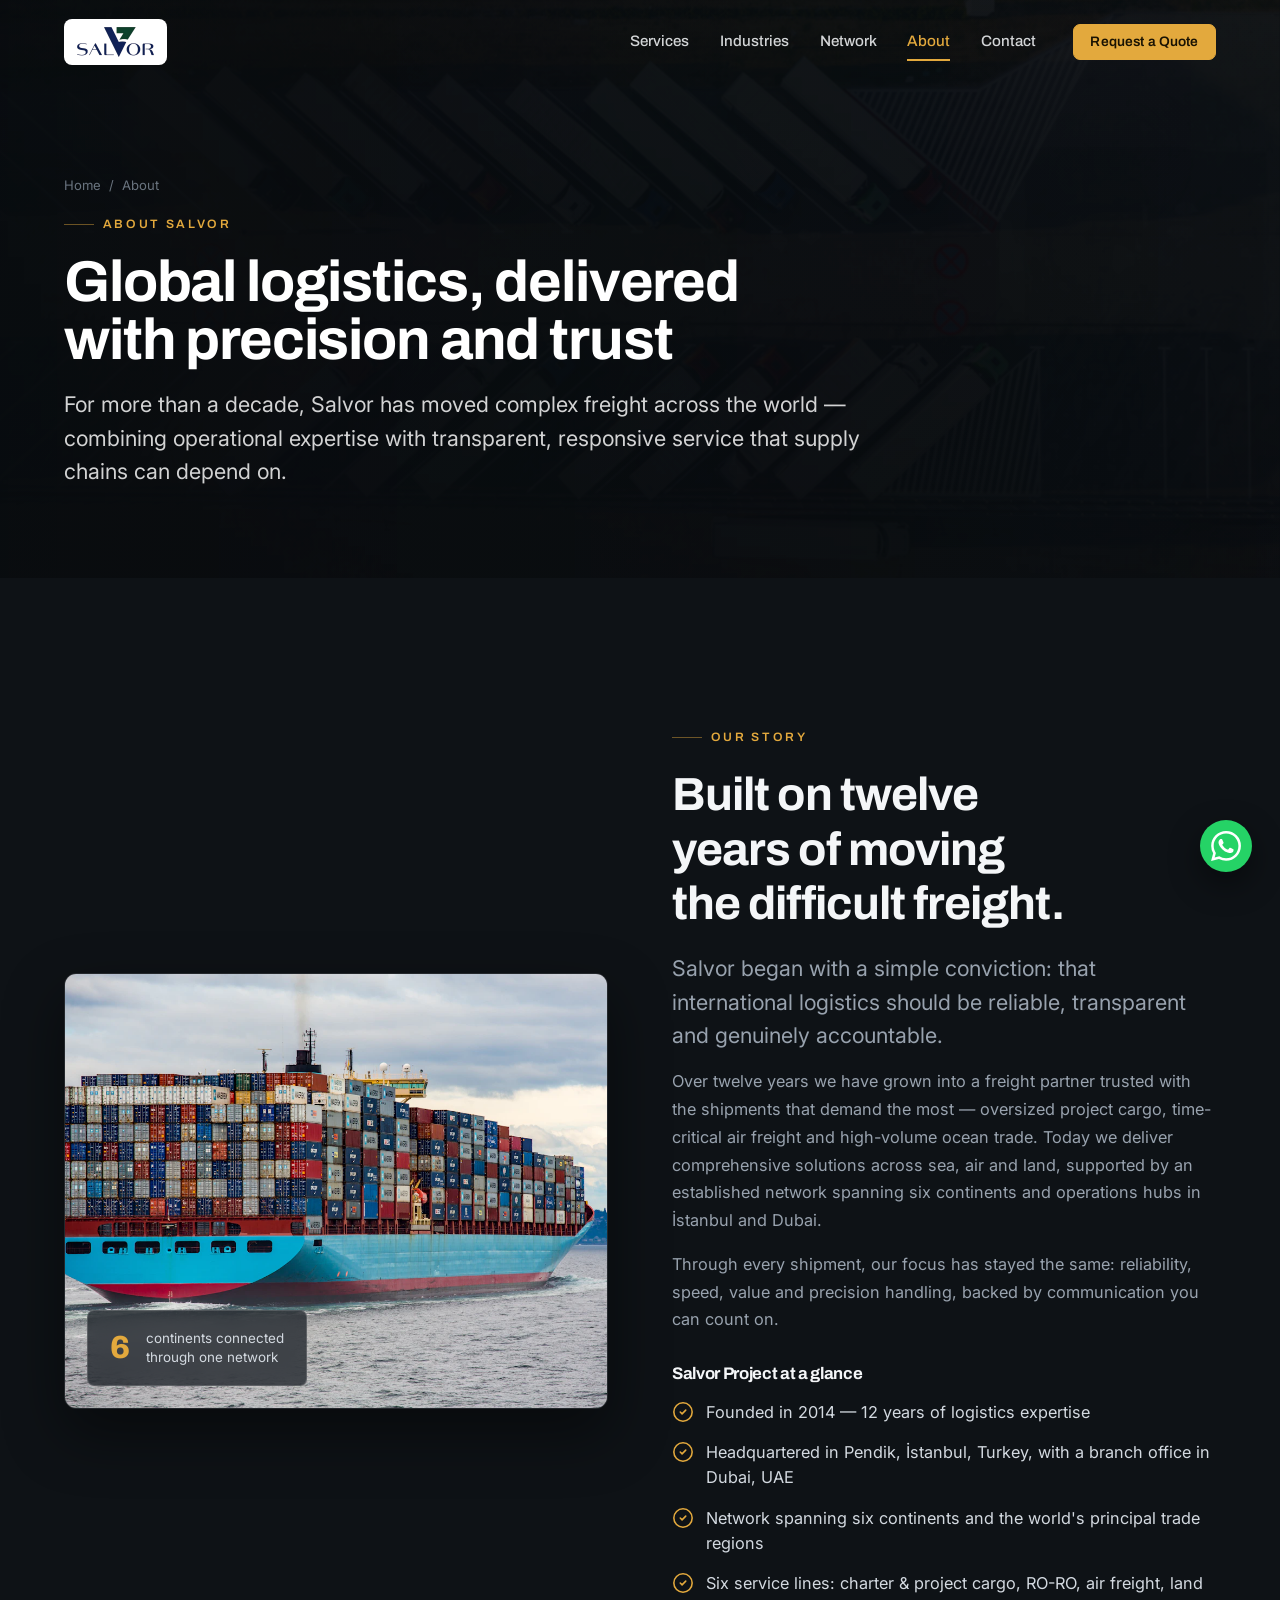
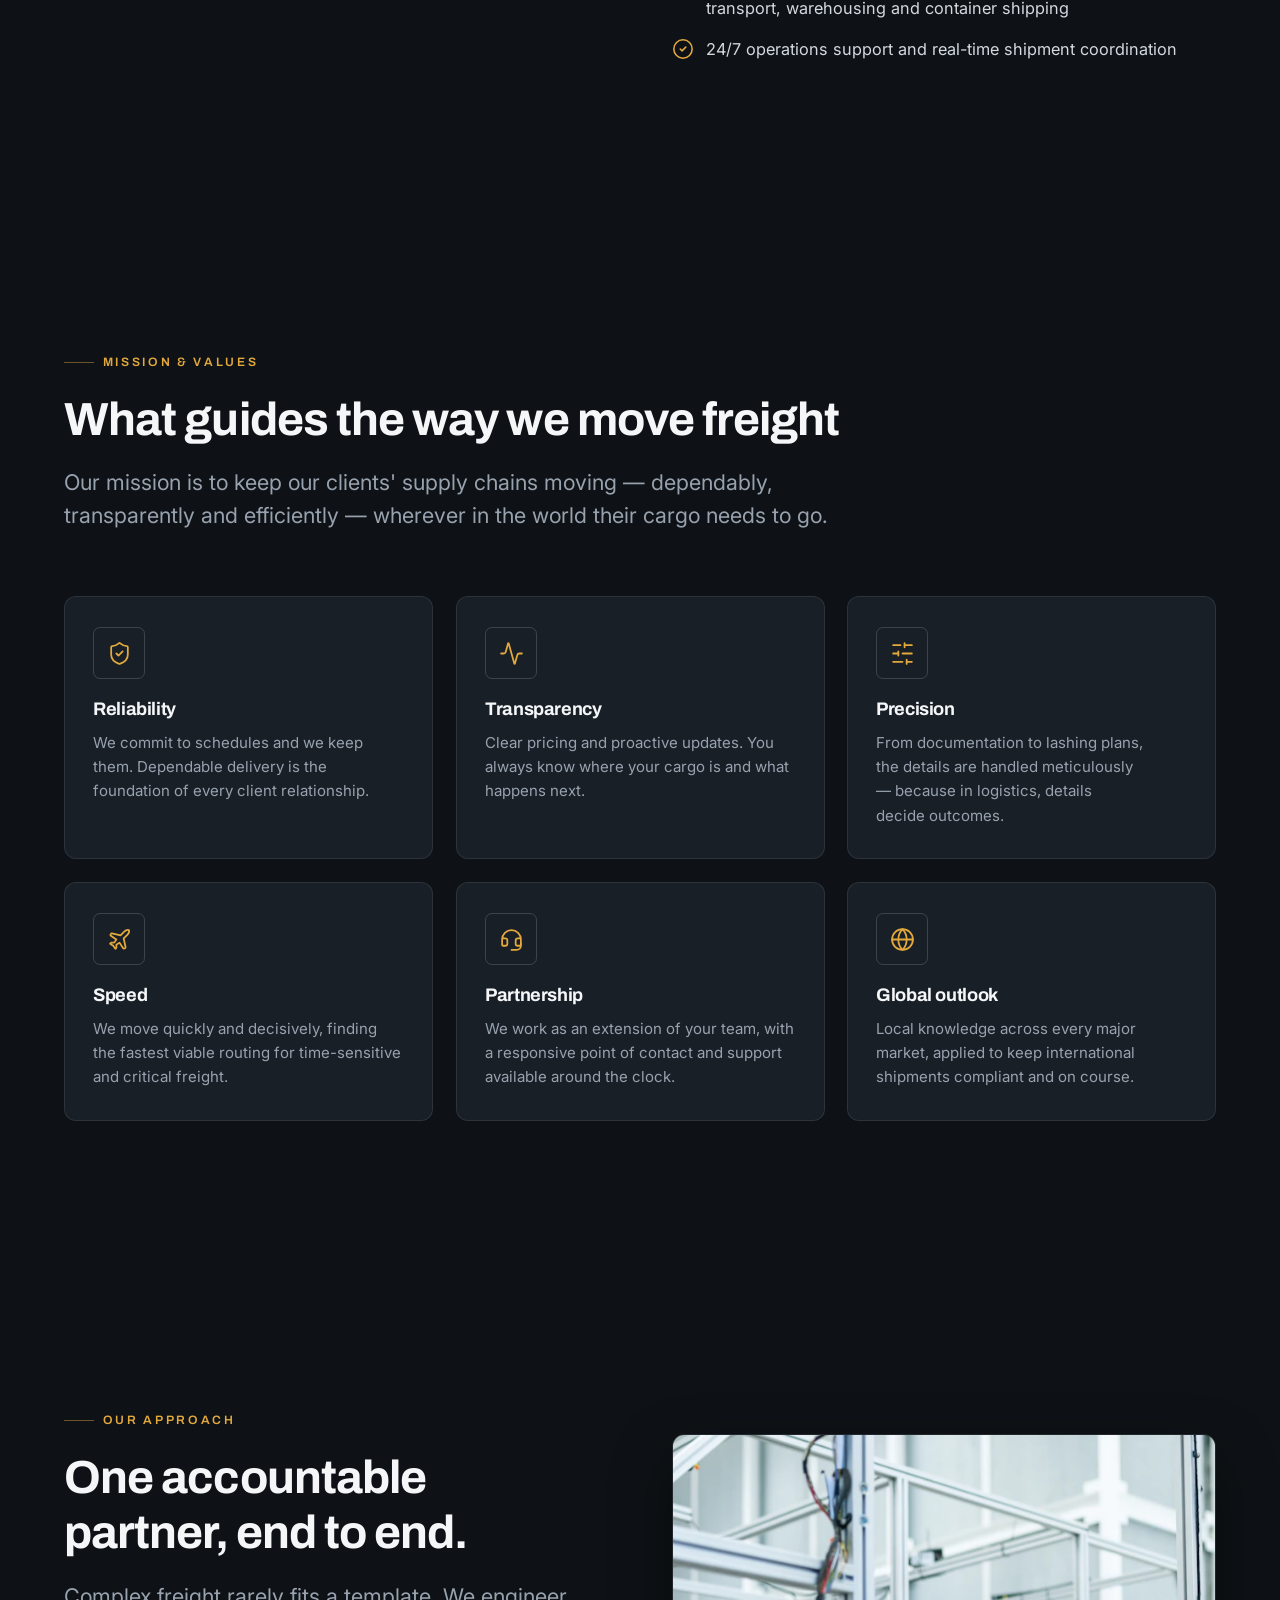
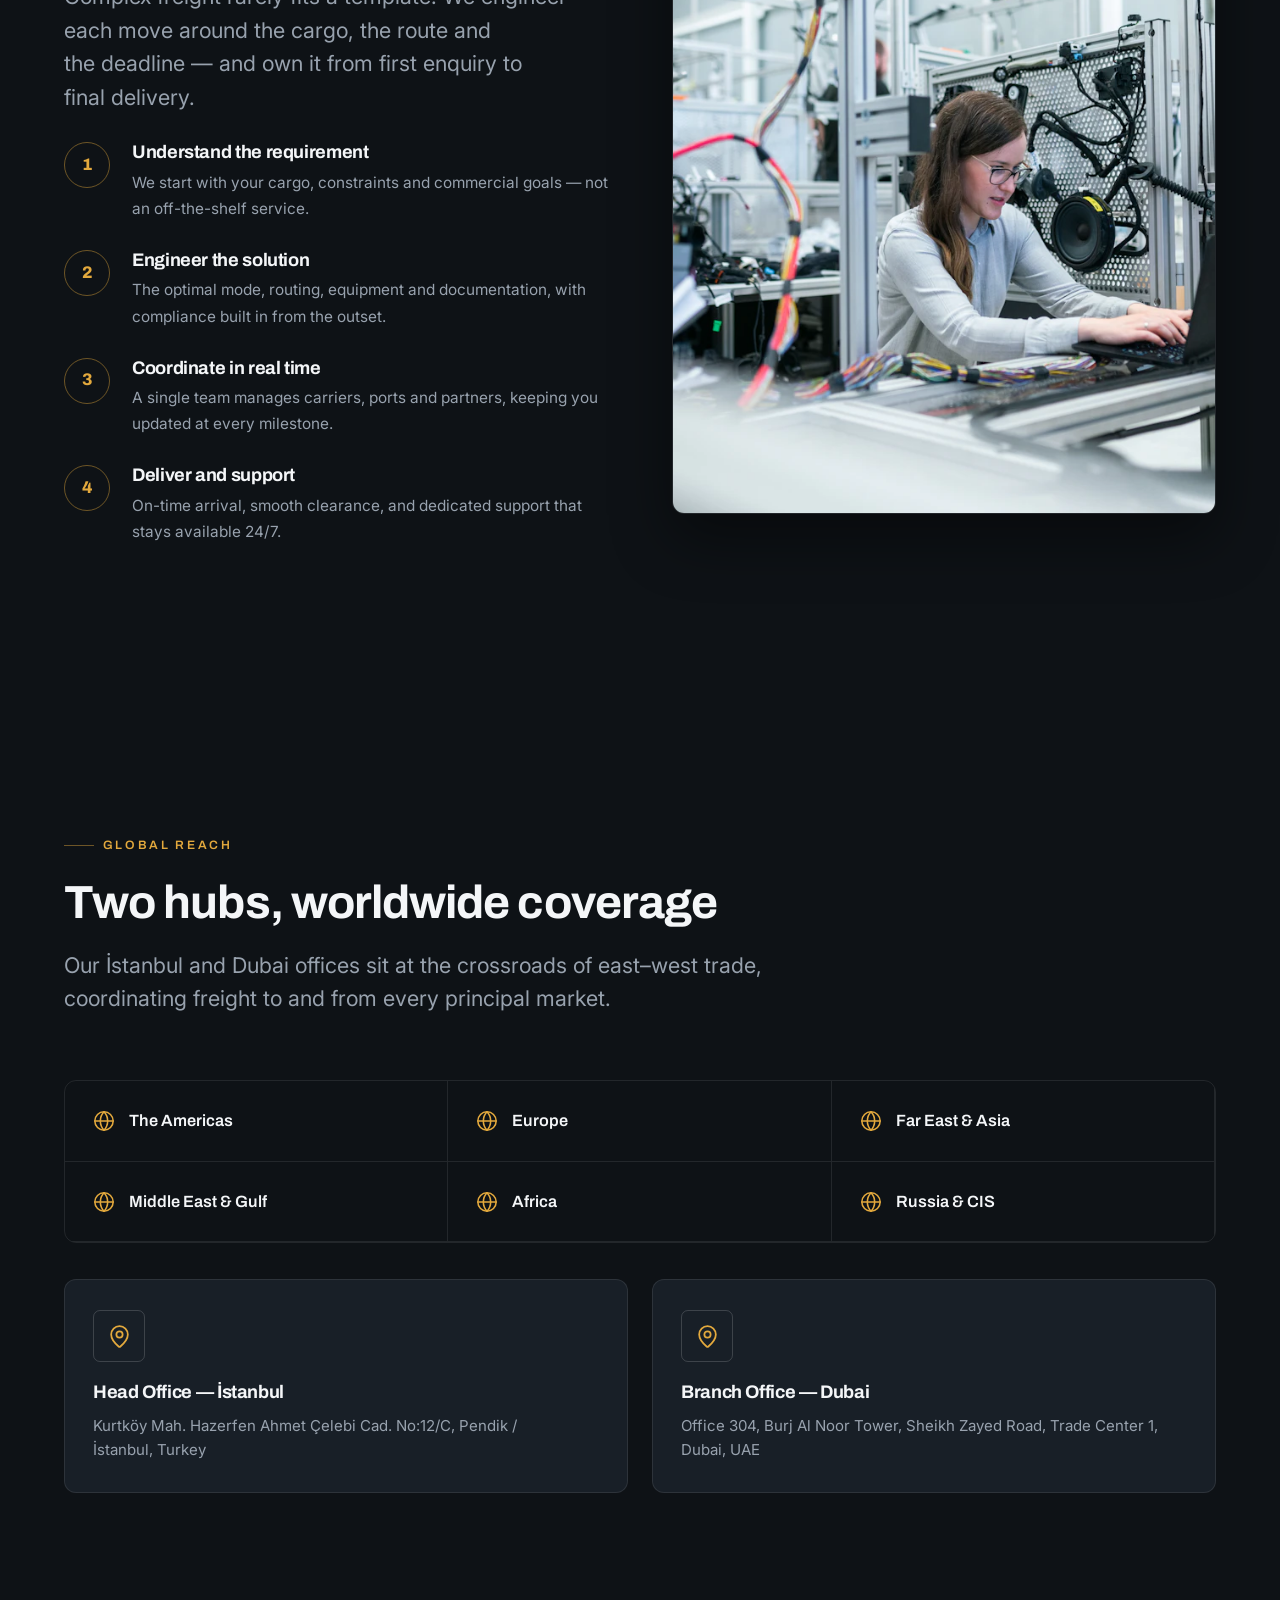
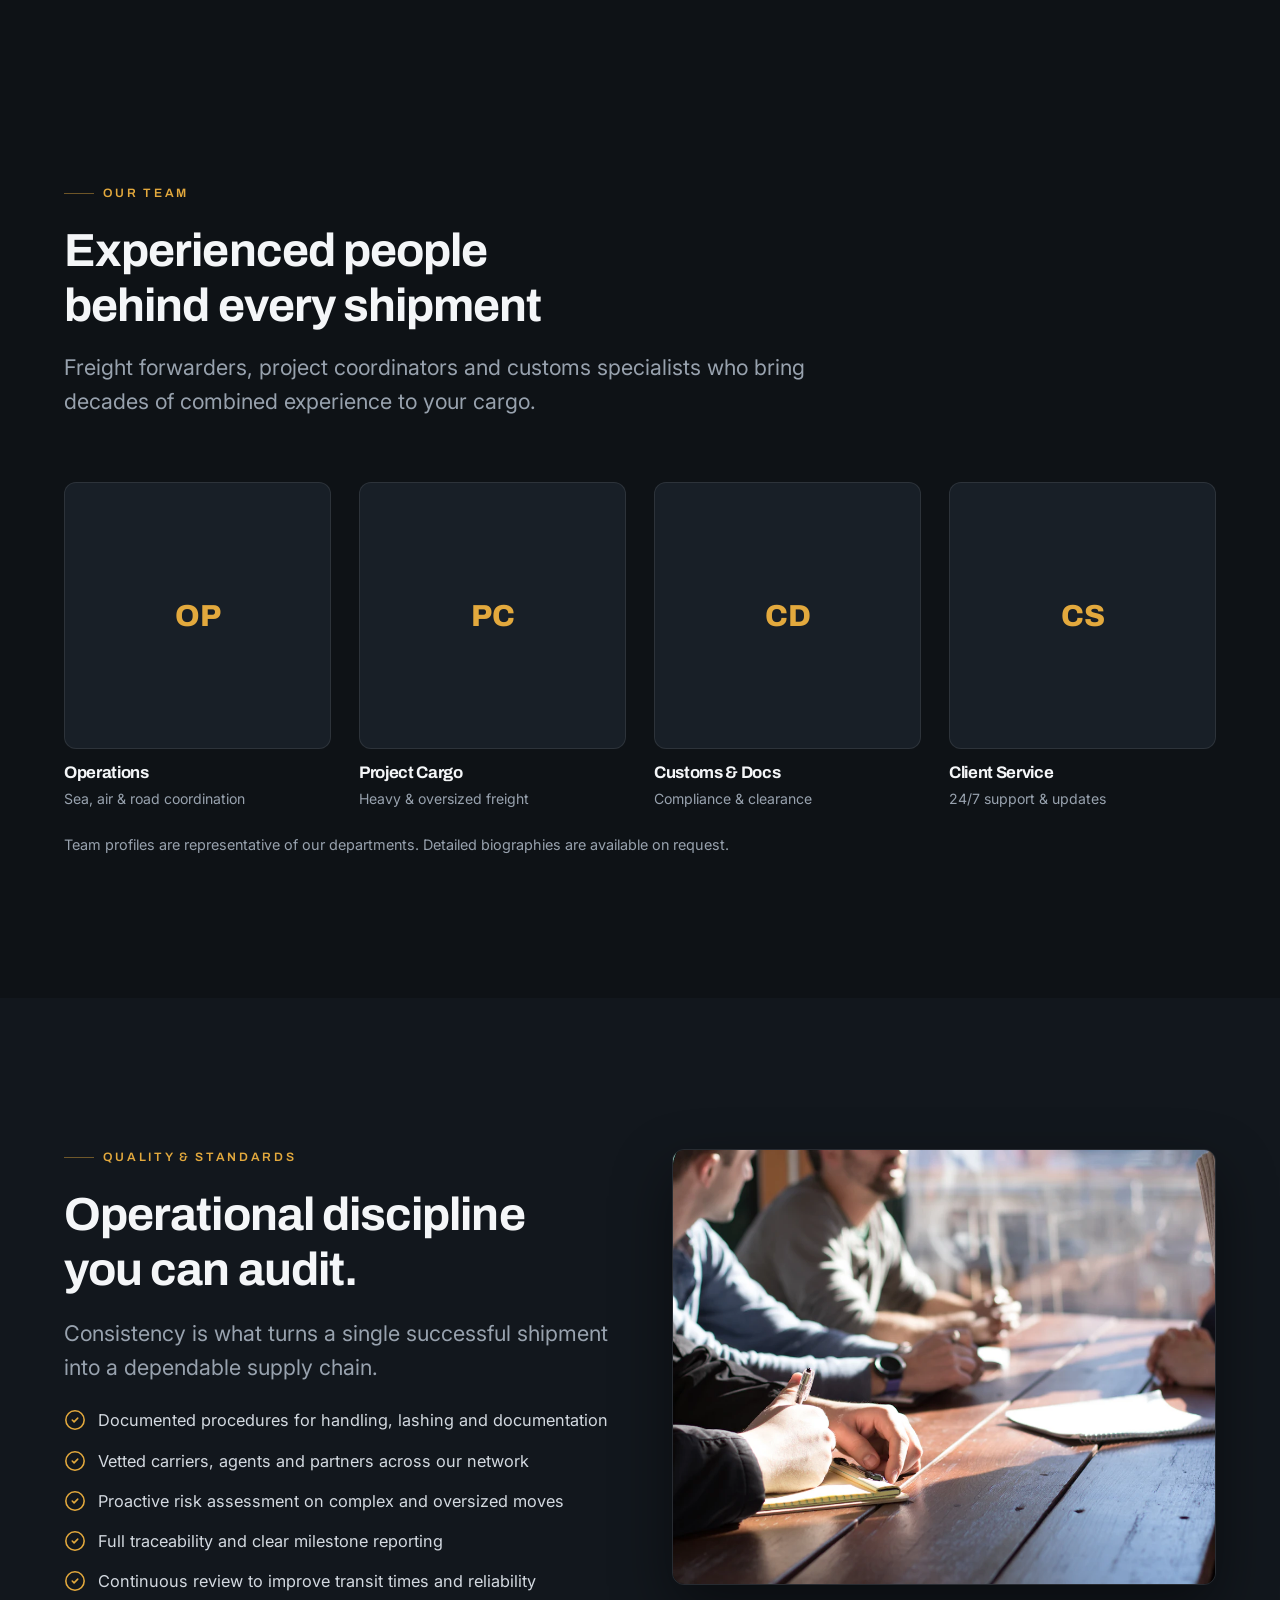
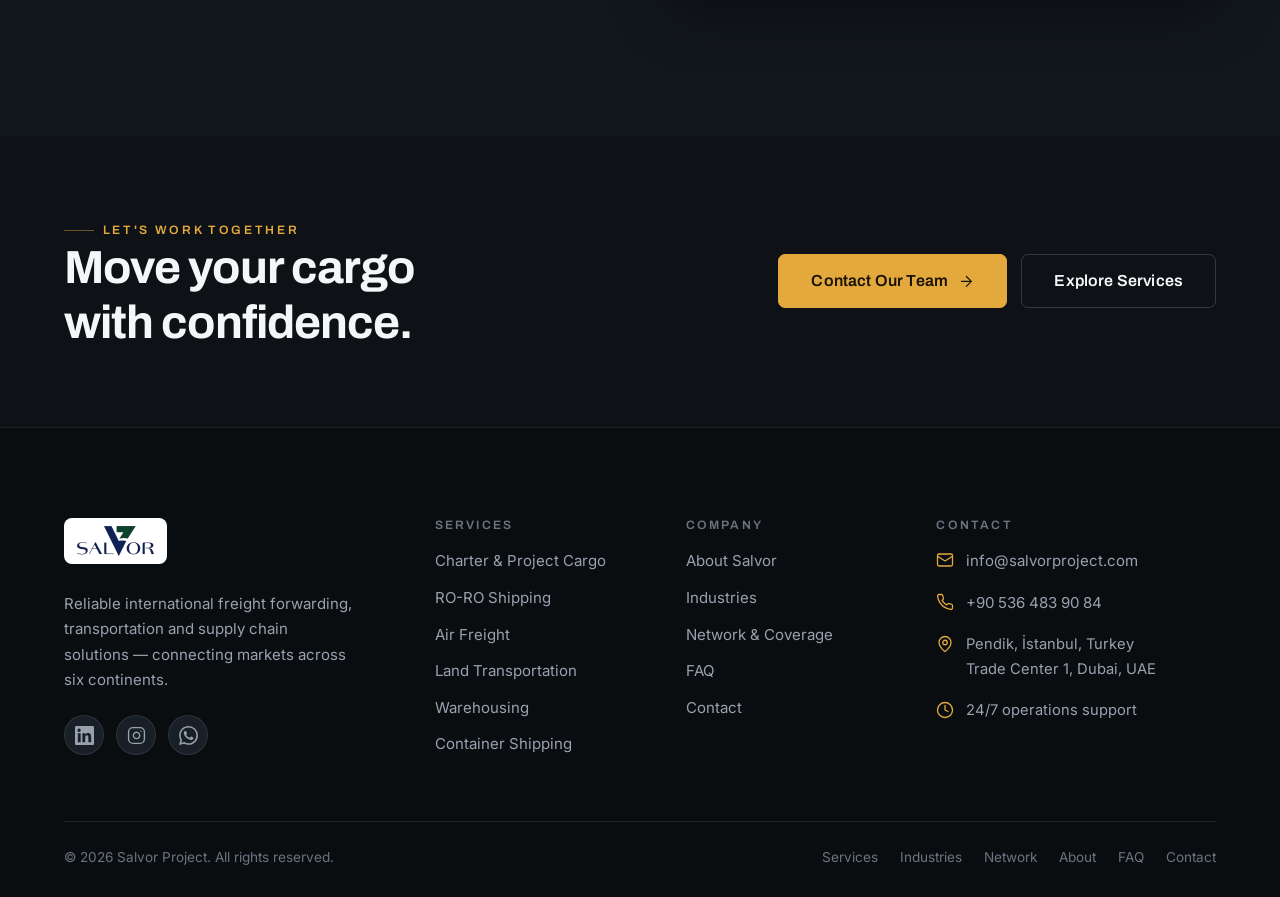
==== commit 0a7ba646: "GEO & SEO Optimization GEO & SEO made to get organic views and potential customers. Used linkedin an" ====
--- a/about/index.html
+++ b/about/index.html
@@ -3,20 +3,27 @@
 <head>
   <meta charset="UTF-8" />
   <meta name="viewport" content="width=device-width, initial-scale=1" />
-  <meta name="theme-color" content="#14181d" />
+  <meta name="theme-color" content="#0e1216" />
 
   <title>About Salvor — International Logistics Company &amp; Global Network</title>
   <meta name="description" content="Salvor is an international logistics company with 12 years of expertise in freight forwarding, project cargo and supply chain management, operating across six continents from İstanbul and Dubai." />
-  <meta name="keywords" content="logistics company, about, international logistics, supply chain management, freight forwarding company, global network" />
+  <meta name="robots" content="index, follow, max-image-preview:large, max-snippet:-1, max-video-preview:-1" />
   <link rel="canonical" href="https://www.salvorproject.com/about/" />
 
   <meta property="og:type" content="website" />
-  <meta property="og:site_name" content="Salvor Logistics" />
-  <meta property="og:title" content="About Salvor Logistics" />
+  <meta property="og:site_name" content="Salvor Project" />
+  <meta property="og:title" content="About Salvor Project" />
   <meta property="og:description" content="12 years of logistics expertise across six continents — reliable, transparent and operationally excellent freight solutions." />
   <meta property="og:url" content="https://www.salvorproject.com/about/" />
   <meta property="og:image" content="https://www.salvorproject.com/assets/img/about-fleet.webp" />
+  <meta property="og:image:alt" content="Aerial view of a logistics fleet staged at a depot — Salvor Project" />
+  <meta property="og:image:width" content="1200" />
+  <meta property="og:image:height" content="799" />
+  <meta property="og:locale" content="en_US" />
   <meta name="twitter:card" content="summary_large_image" />
+  <meta name="twitter:title" content="About Salvor Project" />
+  <meta name="twitter:description" content="12 years of logistics expertise across six continents — reliable, transparent and operationally excellent freight solutions." />
+  <meta name="twitter:image" content="https://www.salvorproject.com/assets/img/about-fleet.webp" />
 
   <link rel="icon" href="/assets/img/favicon.svg" type="image/svg+xml" />
   <link rel="preconnect" href="https://fonts.googleapis.com" />
@@ -32,26 +39,43 @@
   {
     "@context": "https://schema.org",
     "@type": "AboutPage",
-    "name": "About Salvor Logistics",
+    "name": "About Salvor Project",
     "url": "https://www.salvorproject.com/about/",
     "about": {
       "@type": "Organization",
-      "name": "Salvor Logistics",
+      "@id": "https://www.salvorproject.com/#organization",
+      "name": "Salvor Project",
+      "alternateName": ["Salvor Logistics", "Salvor"],
+      "url": "https://www.salvorproject.com/",
       "foundingDate": "2014",
       "email": "info@salvorproject.com",
       "telephone": "+90 536 483 90 84",
-      "areaServed": ["The Americas", "Europe", "Far East & Asia", "Middle East & Gulf", "Africa", "Russia & CIS"]
+      "areaServed": ["The Americas", "Europe", "Far East & Asia", "Middle East & Gulf", "Africa", "Russia & CIS"],
+      "sameAs": [
+        "https://www.linkedin.com/company/salvorproject/",
+        "https://www.instagram.com/salvorproject/"
+      ]
     }
+  }
+  </script>
+  <script type="application/ld+json">
+  {
+    "@context": "https://schema.org",
+    "@type": "BreadcrumbList",
+    "itemListElement": [
+      { "@type": "ListItem", "position": 1, "name": "Home", "item": "https://www.salvorproject.com/" },
+      { "@type": "ListItem", "position": 2, "name": "About", "item": "https://www.salvorproject.com/about/" }
+    ]
   }
   </script>
 </head>
 <body>
-  <a href="#main" class="visually-hidden">Skip to content</a>
+  <a href="#main" class="visually-hidden" aria-label="Skip to main content">Skip to content</a>
 
   <header class="site-header" id="siteHeader">
     <div class="container nav">
-      <a class="brand" href="/" aria-label="Salvor Logistics — home">
-        <img class="brand__logo" src="/assets/img/logo.png" alt="Salvor Logistics" width="155" height="46" />      </a>
+      <a class="brand" href="/" aria-label="Salvor Project — home">
+        <img class="brand__logo" src="/assets/img/logo.png" alt="Salvor Project" width="155" height="46" />      </a>
       <nav class="nav__links" id="navMenu" aria-label="Primary">
         <a href="/services/">Services</a>
         <a href="/industries/">Industries</a>
@@ -98,6 +122,14 @@
             <p class="lead">Salvor began with a simple conviction: that international logistics should be reliable, transparent and genuinely accountable.</p>
             <p>Over twelve years we have grown into a freight partner trusted with the shipments that demand the most — oversized project cargo, time-critical air freight and high-volume ocean trade. Today we deliver comprehensive solutions across sea, air and land, supported by an established network spanning six continents and operations hubs in İstanbul and Dubai.</p>
             <p>Through every shipment, our focus has stayed the same: reliability, speed, value and precision handling, backed by communication you can count on.</p>
+            <h3 style="margin-top:30px;font-size:1.05rem">Salvor Project at a glance</h3>
+            <ul class="checklist" style="margin-top:16px">
+              <li><svg aria-hidden="true"><use href="/assets/icons.svg#i-check"></use></svg> Founded in 2014 — 12 years of logistics expertise</li>
+              <li><svg aria-hidden="true"><use href="/assets/icons.svg#i-check"></use></svg> Headquartered in Pendik, İstanbul, Turkey, with a branch office in Dubai, UAE</li>
+              <li><svg aria-hidden="true"><use href="/assets/icons.svg#i-check"></use></svg> Network spanning six continents and the world's principal trade regions</li>
+              <li><svg aria-hidden="true"><use href="/assets/icons.svg#i-check"></use></svg> Six service lines: charter &amp; project cargo, RO-RO, air freight, land transport, warehousing and container shipping</li>
+              <li><svg aria-hidden="true"><use href="/assets/icons.svg#i-check"></use></svg> 24/7 operations support and real-time shipment coordination</li>
+            </ul>
           </div>
         </div>
       </div>
@@ -302,9 +334,14 @@
     <div class="container">
       <div class="footer-top">
         <div class="footer-brand">
-          <a class="brand" href="/" aria-label="Salvor Logistics — home">
-            <img class="brand__logo" src="/assets/img/logo.png" alt="Salvor Logistics" width="155" height="46" />          </a>
+          <a class="brand" href="/" aria-label="Salvor Project — home">
+            <img class="brand__logo" src="/assets/img/logo.png" alt="Salvor Project" width="155" height="46" />          </a>
           <p>Reliable international freight forwarding, transportation and supply chain solutions — connecting markets across six continents.</p>
+          <div class="footer-social">
+            <a href="https://www.linkedin.com/company/salvorproject/" target="_blank" rel="noopener" aria-label="Salvor Project on LinkedIn"><svg aria-hidden="true"><use href="/assets/icons.svg#i-linkedin"></use></svg></a>
+            <a href="https://www.instagram.com/salvorproject/" target="_blank" rel="noopener" aria-label="Salvor Project on Instagram"><svg aria-hidden="true"><use href="/assets/icons.svg#i-instagram"></use></svg></a>
+            <a href="https://wa.me/905364839084" target="_blank" rel="noopener" aria-label="Chat with Salvor Project on WhatsApp"><svg aria-hidden="true"><use href="/assets/icons.svg#i-whatsapp"></use></svg></a>
+          </div>
         </div>
         <div class="footer-col">
           <h4>Services</h4>
@@ -338,7 +375,7 @@
         </div>
       </div>
       <div class="footer-bottom">
-        <span>&copy; <span id="year">2026</span> Salvor Logistics. All rights reserved.</span>
+        <span>&copy; <span id="year">2026</span> Salvor Project. All rights reserved.</span>
         <nav aria-label="Footer">
           <a href="/services/">Services</a>
           <a href="/industries/">Industries</a>
--- a/assets/css/components.css
+++ b/assets/css/components.css
@@ -10,7 +10,7 @@
   z-index: 300; transition: transform 90ms linear;
 }
 .to-top {
-  position: fixed; right: clamp(16px, 3vw, 28px); bottom: clamp(16px, 3vw, 28px);
+  position: fixed; right: clamp(16px, 3vw, 28px); bottom: calc(clamp(16px, 3vw, 28px) + 64px);
   width: 48px; height: 48px; display: grid; place-items: center; border-radius: 50%;
   background: var(--accent); color: var(--on-accent); border: 0; cursor: pointer;
   opacity: 0; visibility: hidden; transform: translateY(12px);
@@ -19,7 +19,23 @@
 }
 .to-top.is-show { opacity: 1; visibility: visible; transform: none; }
 .to-top:hover { background: var(--accent-2); transform: translateY(-3px); }
-@media (prefers-reduced-motion: reduce) { .scroll-progress { transition: none; } }
+
+/* WhatsApp click-to-chat — always-visible FAB anchored at the bottom; back-to-top stacks above it */
+.wa-fab {
+  position: fixed; right: clamp(16px, 3vw, 28px); bottom: clamp(16px, 3vw, 28px);
+  width: 52px; height: 52px; display: grid; place-items: center; border-radius: 50%;
+  background: #25d366; color: #fff;
+  z-index: 250; box-shadow: 0 12px 32px rgba(0,0,0,0.45);
+  transition: transform var(--t) var(--ease), background var(--t) var(--ease);
+}
+.wa-fab svg { width: 30px; height: 30px; }
+.wa-fab:hover { background: #1ebe5b; transform: translateY(-3px); }
+
+@media (prefers-reduced-motion: reduce) {
+  .scroll-progress { transition: none; }
+  .wa-fab { transition: background var(--t) var(--ease); }
+  .wa-fab:hover { transform: none; }
+}
 
 /* --------------------------------------------------------------- Buttons */
 .btn {
@@ -330,6 +346,14 @@
 @media (max-width: 900px) { .footer-top { grid-template-columns: 1fr 1fr; gap: 40px 32px; } }
 @media (max-width: 520px) { .footer-top { grid-template-columns: 1fr; } }
 .footer-brand p { margin-top: 18px; color: var(--text-muted); font-size: 0.94rem; max-width: 34ch; }
+.footer-social { display: flex; gap: 12px; margin-top: 22px; }
+.footer-social a {
+  width: 40px; height: 40px; display: grid; place-items: center; border-radius: 50%;
+  background: var(--bg-3); border: 1px solid var(--line); color: var(--text-muted);
+  transition: color var(--t) var(--ease), border-color var(--t) var(--ease), background var(--t) var(--ease), transform var(--t) var(--ease);
+}
+.footer-social a:hover { color: var(--accent); border-color: var(--accent-line); transform: translateY(-2px); }
+.footer-social svg { width: 19px; height: 19px; }
 .footer-col h4 { font-family: var(--font-display); font-size: 0.76rem; letter-spacing: 0.18em; text-transform: uppercase; color: var(--text-faint); margin-bottom: 16px; font-weight: 600; }
 .footer-col ul { list-style: none; padding: 0; display: grid; gap: 11px; }
 .footer-col a, .footer-col li { color: var(--text-muted); font-size: 0.94rem; }
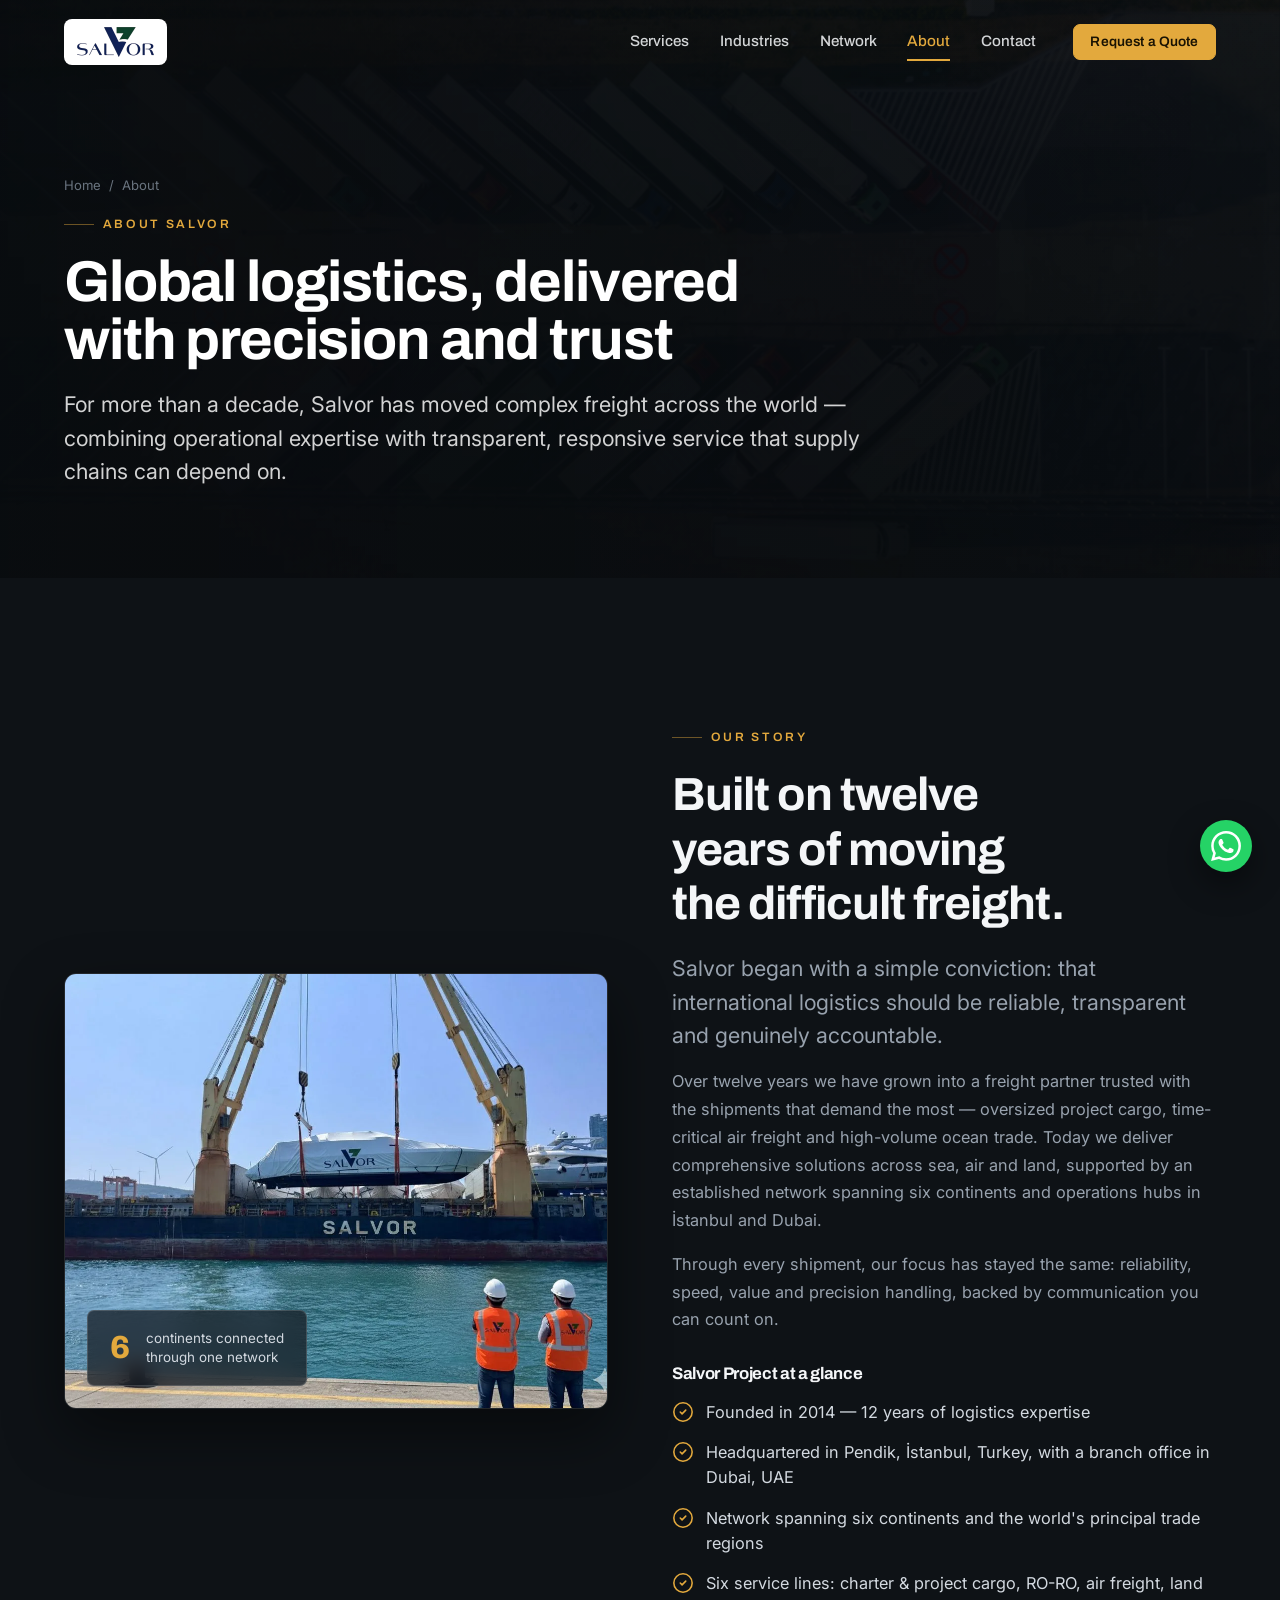
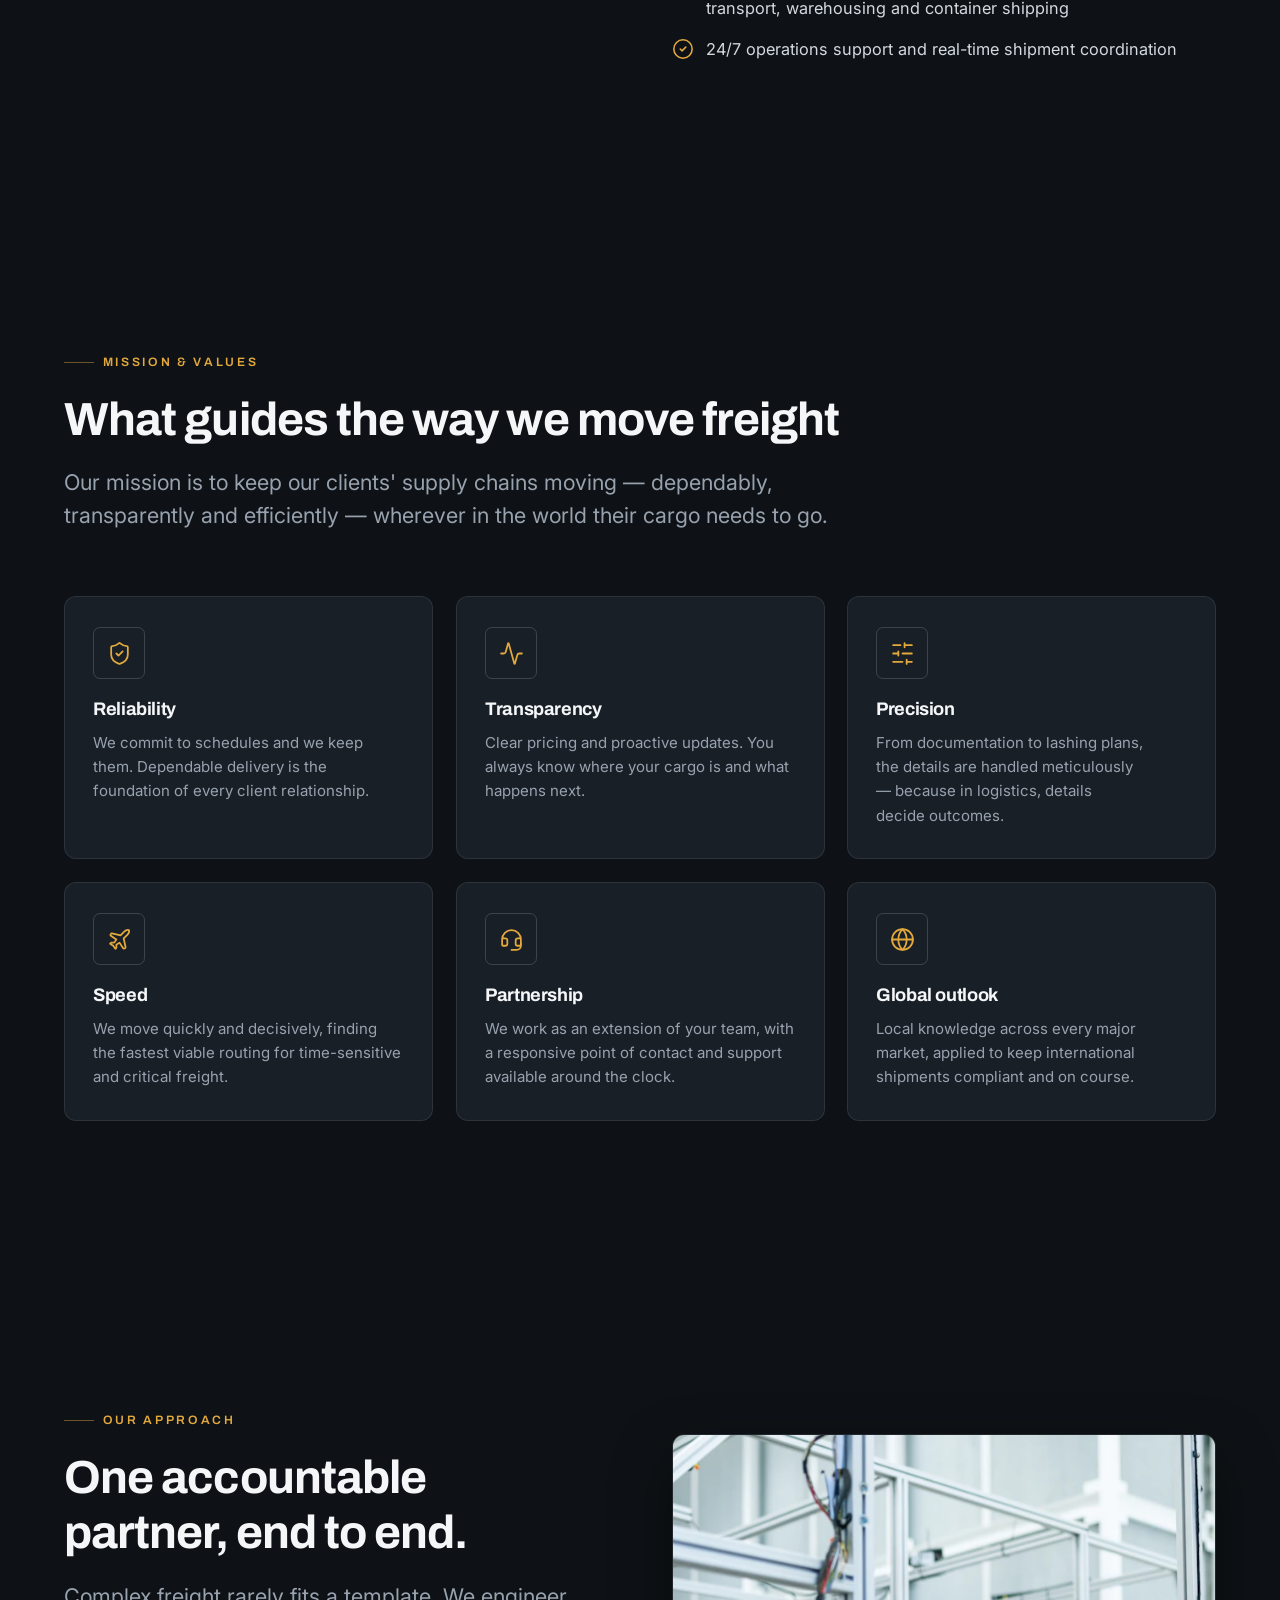
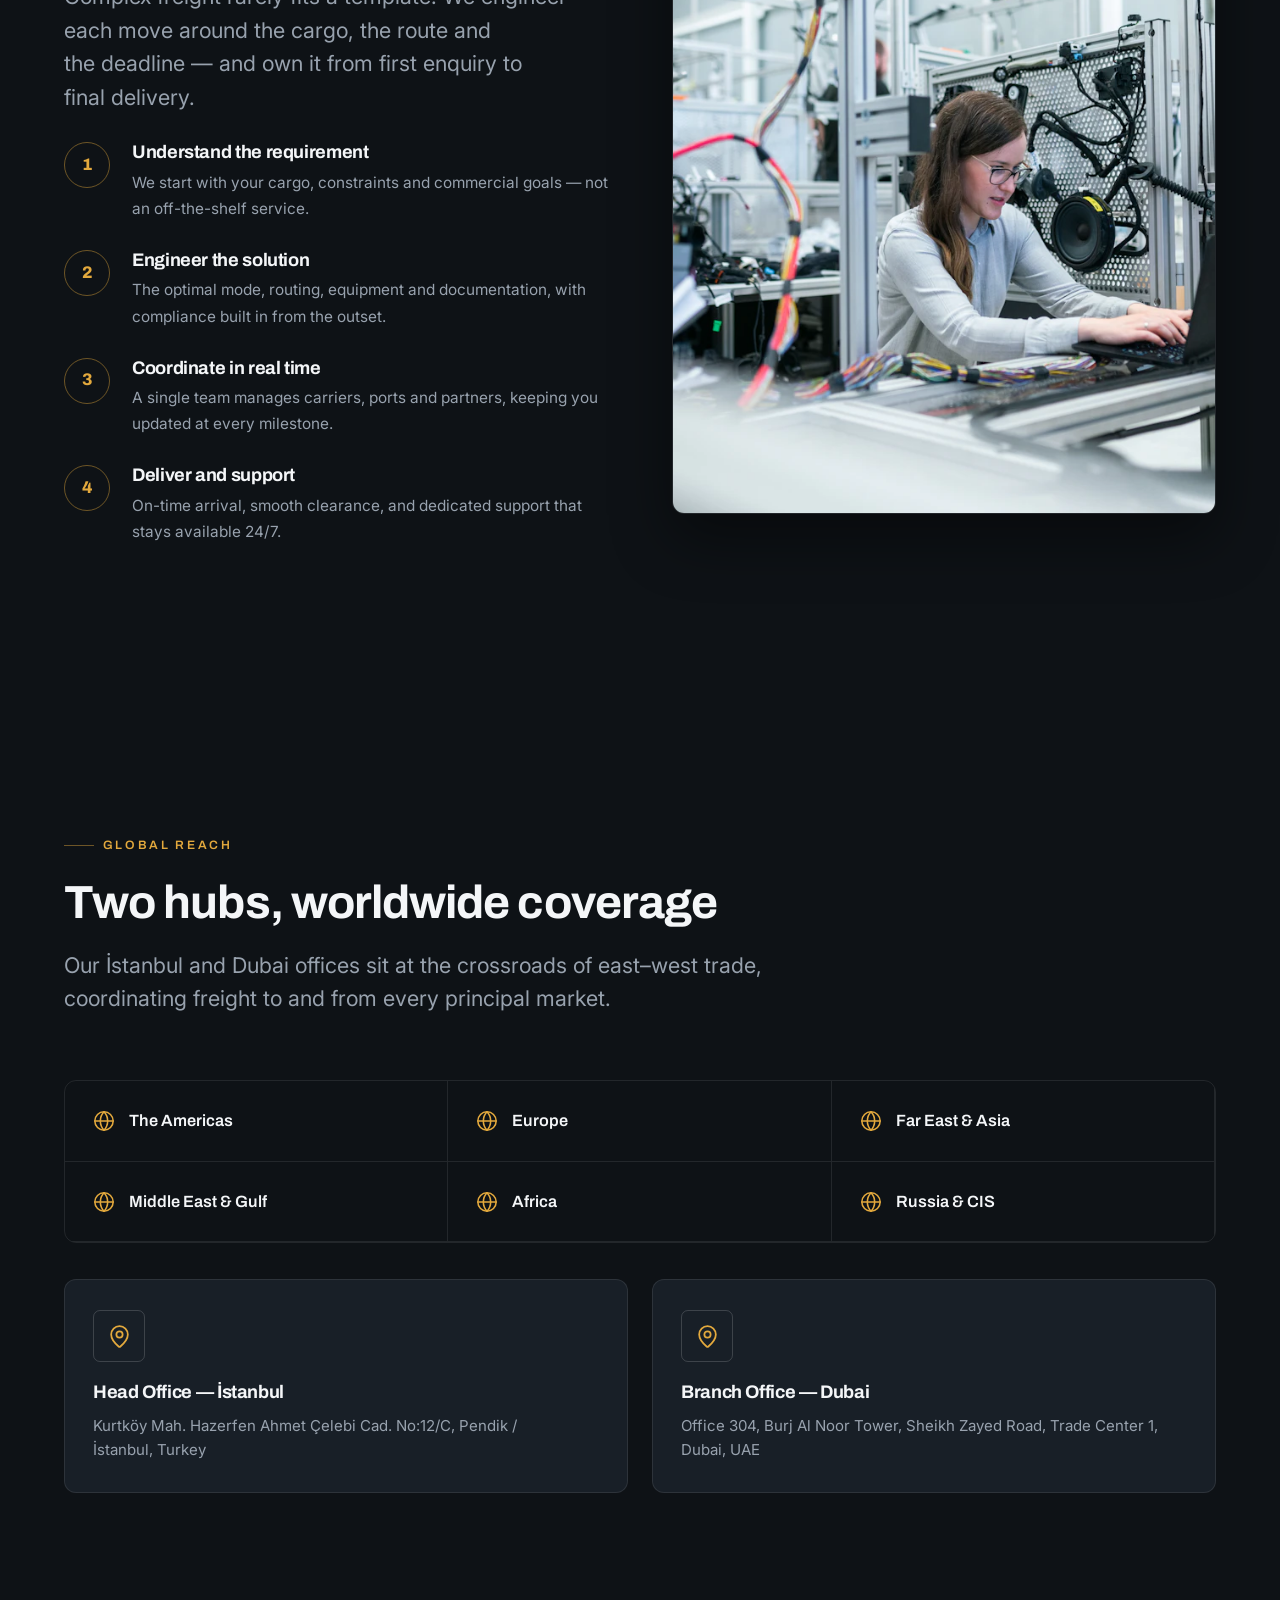
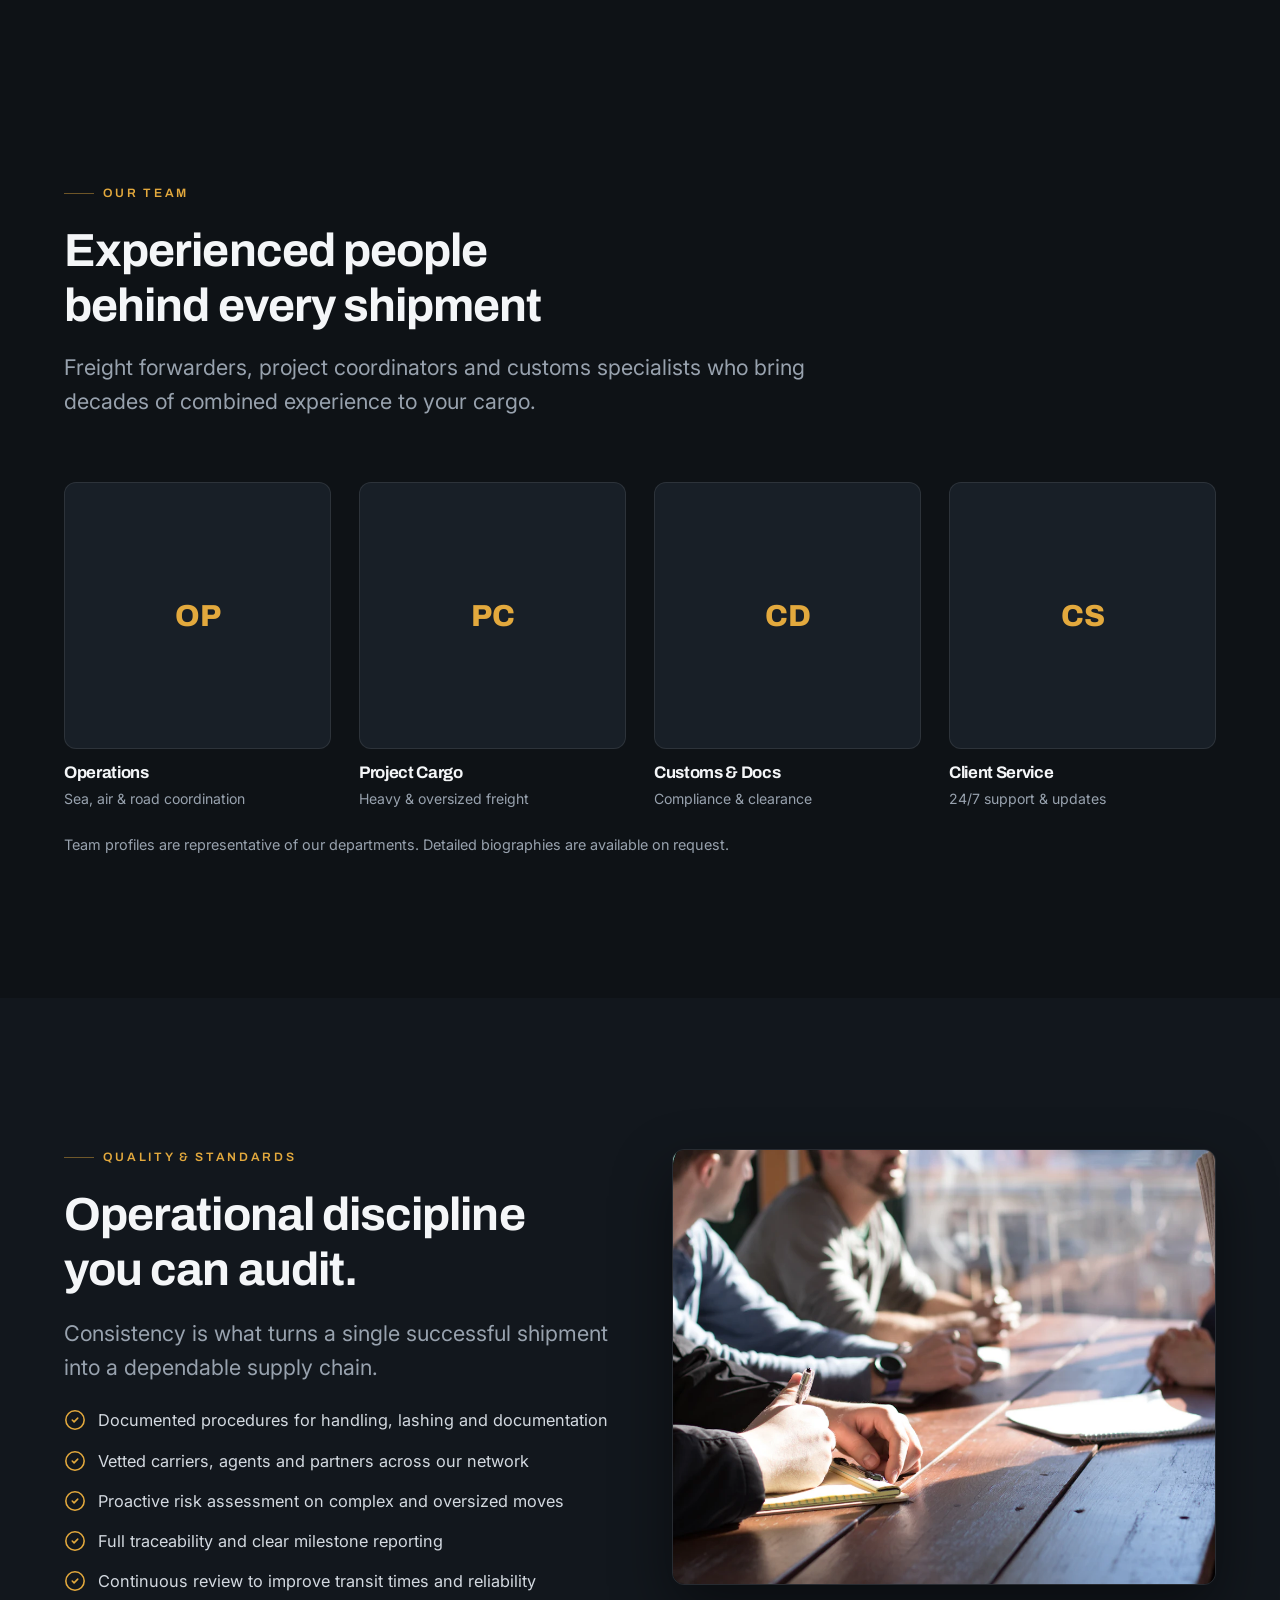
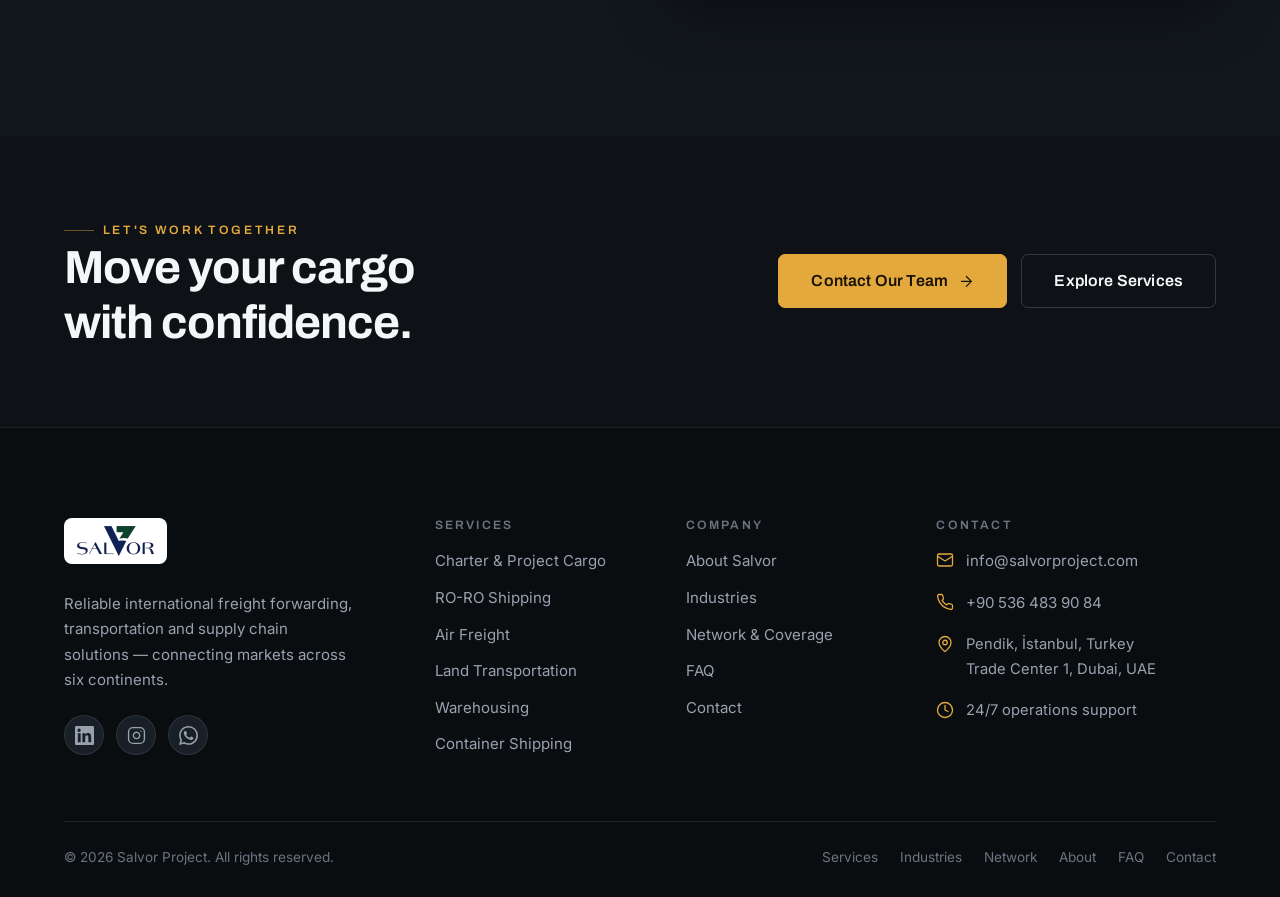
==== commit d6b2bd6d: "Image Changes and EmailJS Structure Images changed with the request of the client. Also established " ====
--- a/about/index.html
+++ b/about/index.html
@@ -110,7 +110,7 @@
       <div class="container">
         <div class="split">
           <div class="split__media reveal">
-            <img src="/assets/img/service-container.webp" alt="Container ship under way, representing global ocean freight" loading="lazy" width="1200" height="900" />
+            <img src="/assets/img/service-container.webp" alt="Cargo loaded aboard a Salvor ocean-freight vessel in port" loading="lazy" width="1184" height="864" />
             <div class="media-badge">
               <span class="n">6</span>
               <span class="t">continents connected<br>through one network</span>
@@ -389,5 +389,7 @@
   </footer>
 
   <script src="/assets/js/main.js" defer></script>
+  <!-- Vercel Web Analytics -->
+  <script defer src="/_vercel/insights/script.js"></script>
 </body>
 </html>
--- a/assets/css/pages.css
+++ b/assets/css/pages.css
@@ -83,6 +83,20 @@
   content: ""; position: absolute; inset: 0; z-index: -2;
   background: linear-gradient(90deg, rgba(8,11,14,0.93), rgba(8,11,14,0.62)), linear-gradient(180deg, rgba(8,11,14,0.6), rgba(8,11,14,0.85));
 }
+/* Interior heroes that showcase the office photos: show the photo at full
+   strength. The scrim is pulled to the left edge (behind the text) and clears
+   completely on the right so the photo + SALVOR signage read plainly; a text
+   shadow keeps the white headline legible over the brighter image. */
+.page-hero--office .page-hero__bg img { opacity: 1; }
+.page-hero--office::before {
+  background:
+    linear-gradient(90deg, rgba(8,11,14,0.82) 0%, rgba(8,11,14,0.5) 26%, rgba(8,11,14,0.15) 52%, rgba(8,11,14,0) 78%),
+    linear-gradient(180deg, rgba(8,11,14,0.08), rgba(8,11,14,0.28));
+}
+.page-hero--office .eyebrow,
+.page-hero--office h1,
+.page-hero--office p,
+.page-hero--office .breadcrumb { text-shadow: 0 1px 18px rgba(0,0,0,0.6); }
 .page-hero .eyebrow { color: var(--accent); }
 .page-hero h1 { margin-top: 18px; color: #fff; font-size: var(--fs-h1); }
 .page-hero p { margin-top: 18px; max-width: 64ch; font-size: var(--fs-lead); color: rgba(255,255,255,0.82); line-height: 1.55; }
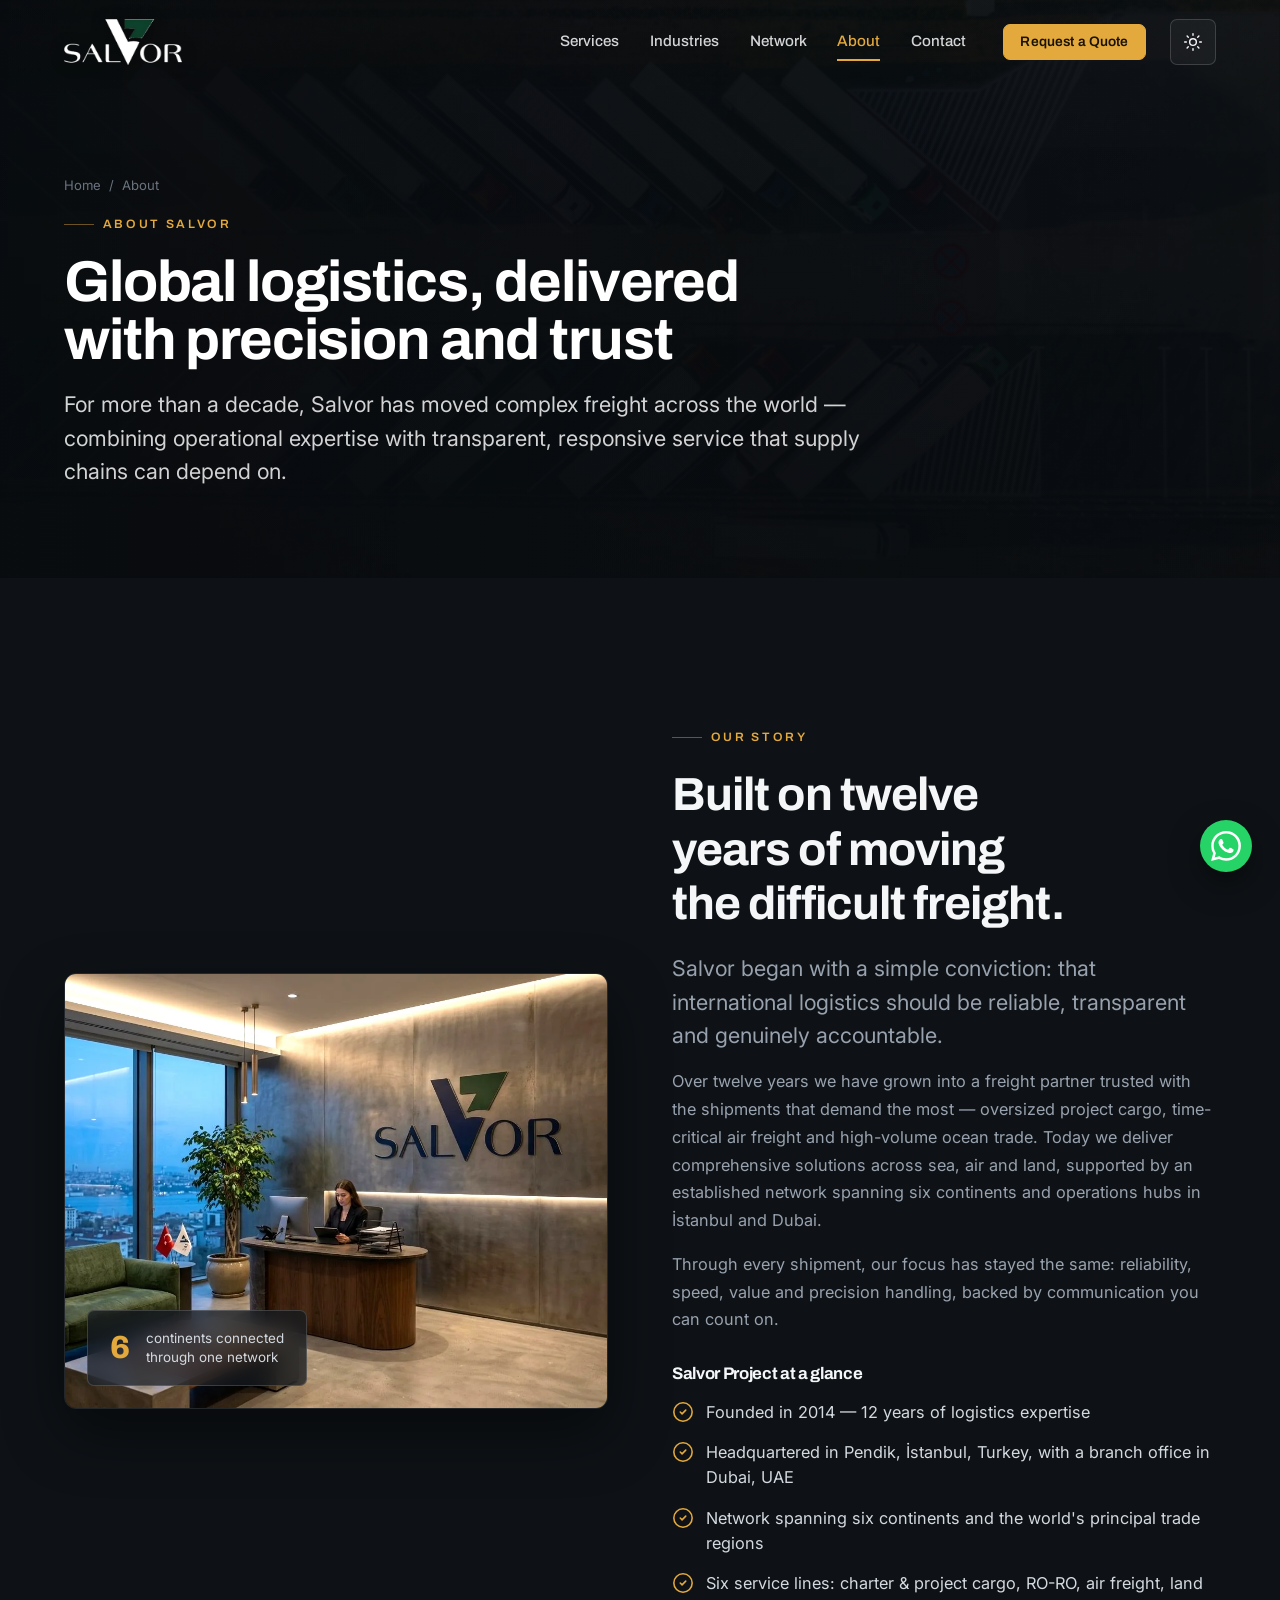
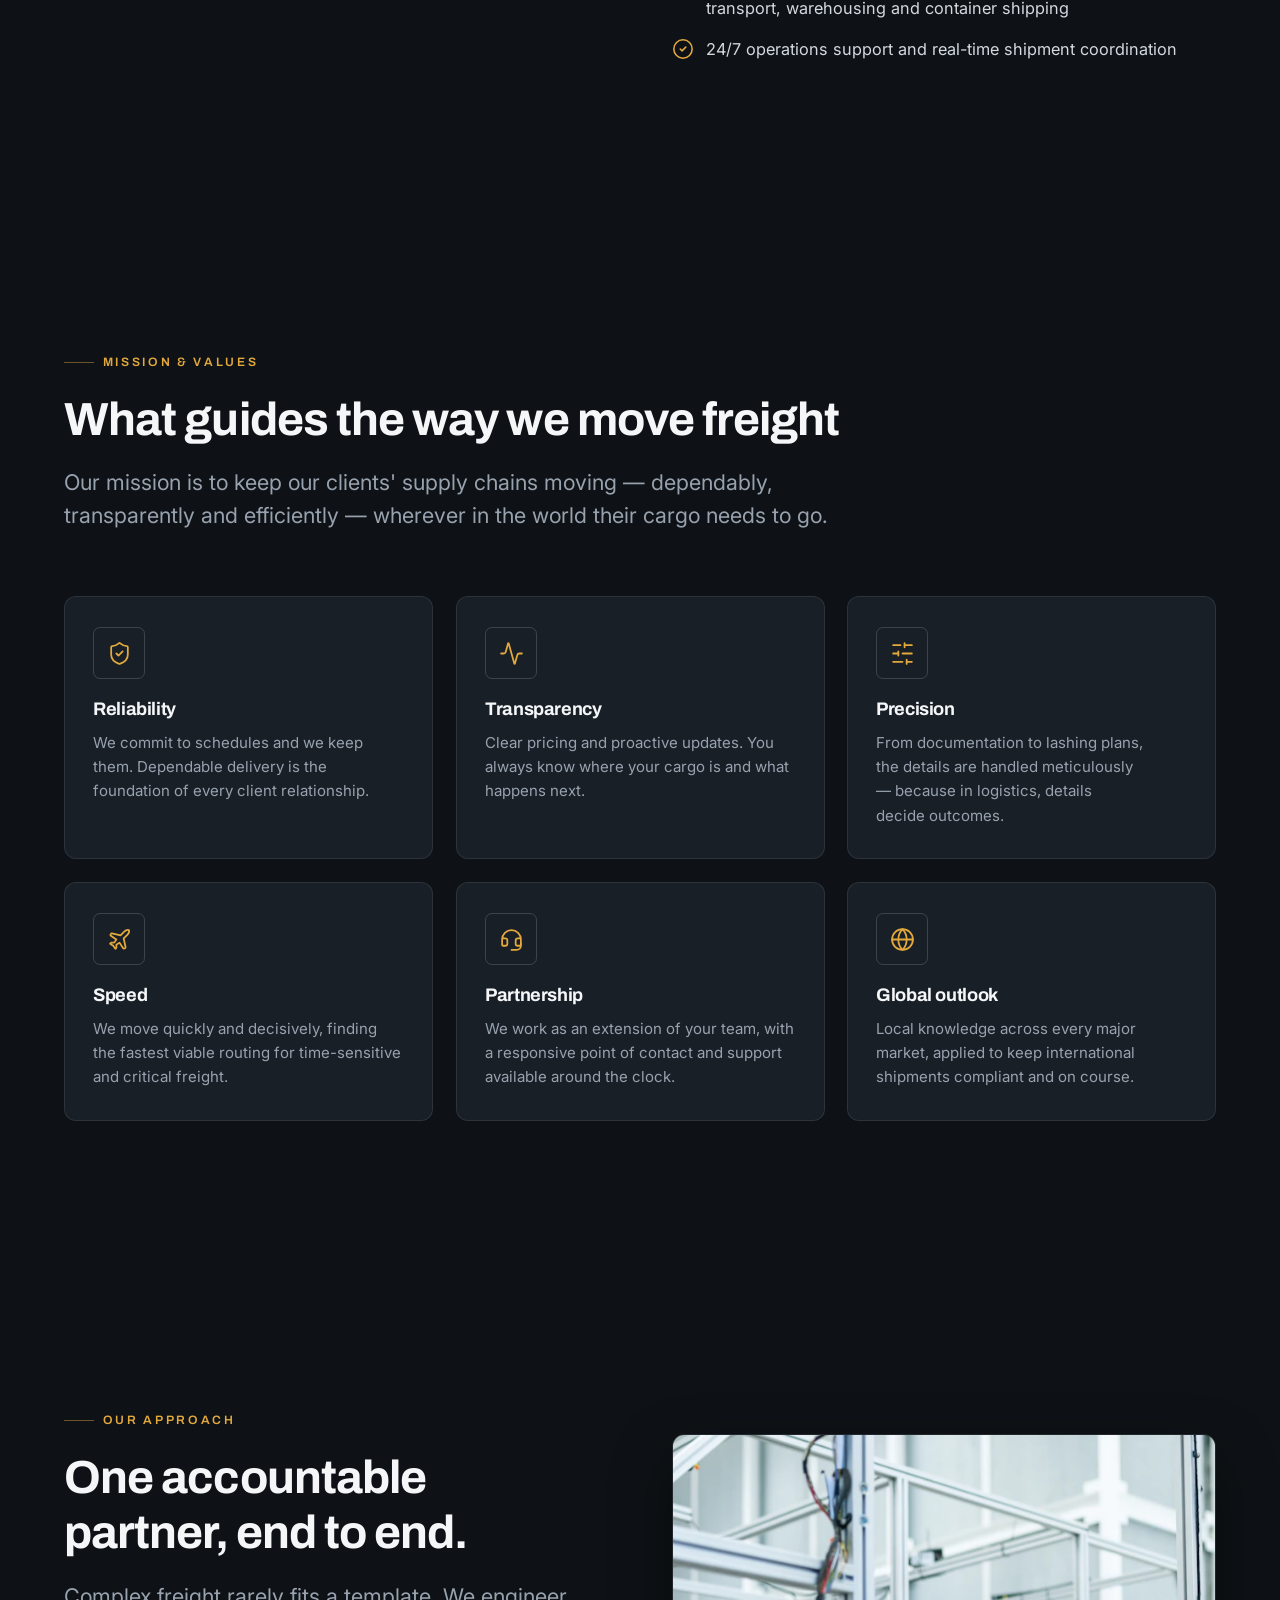
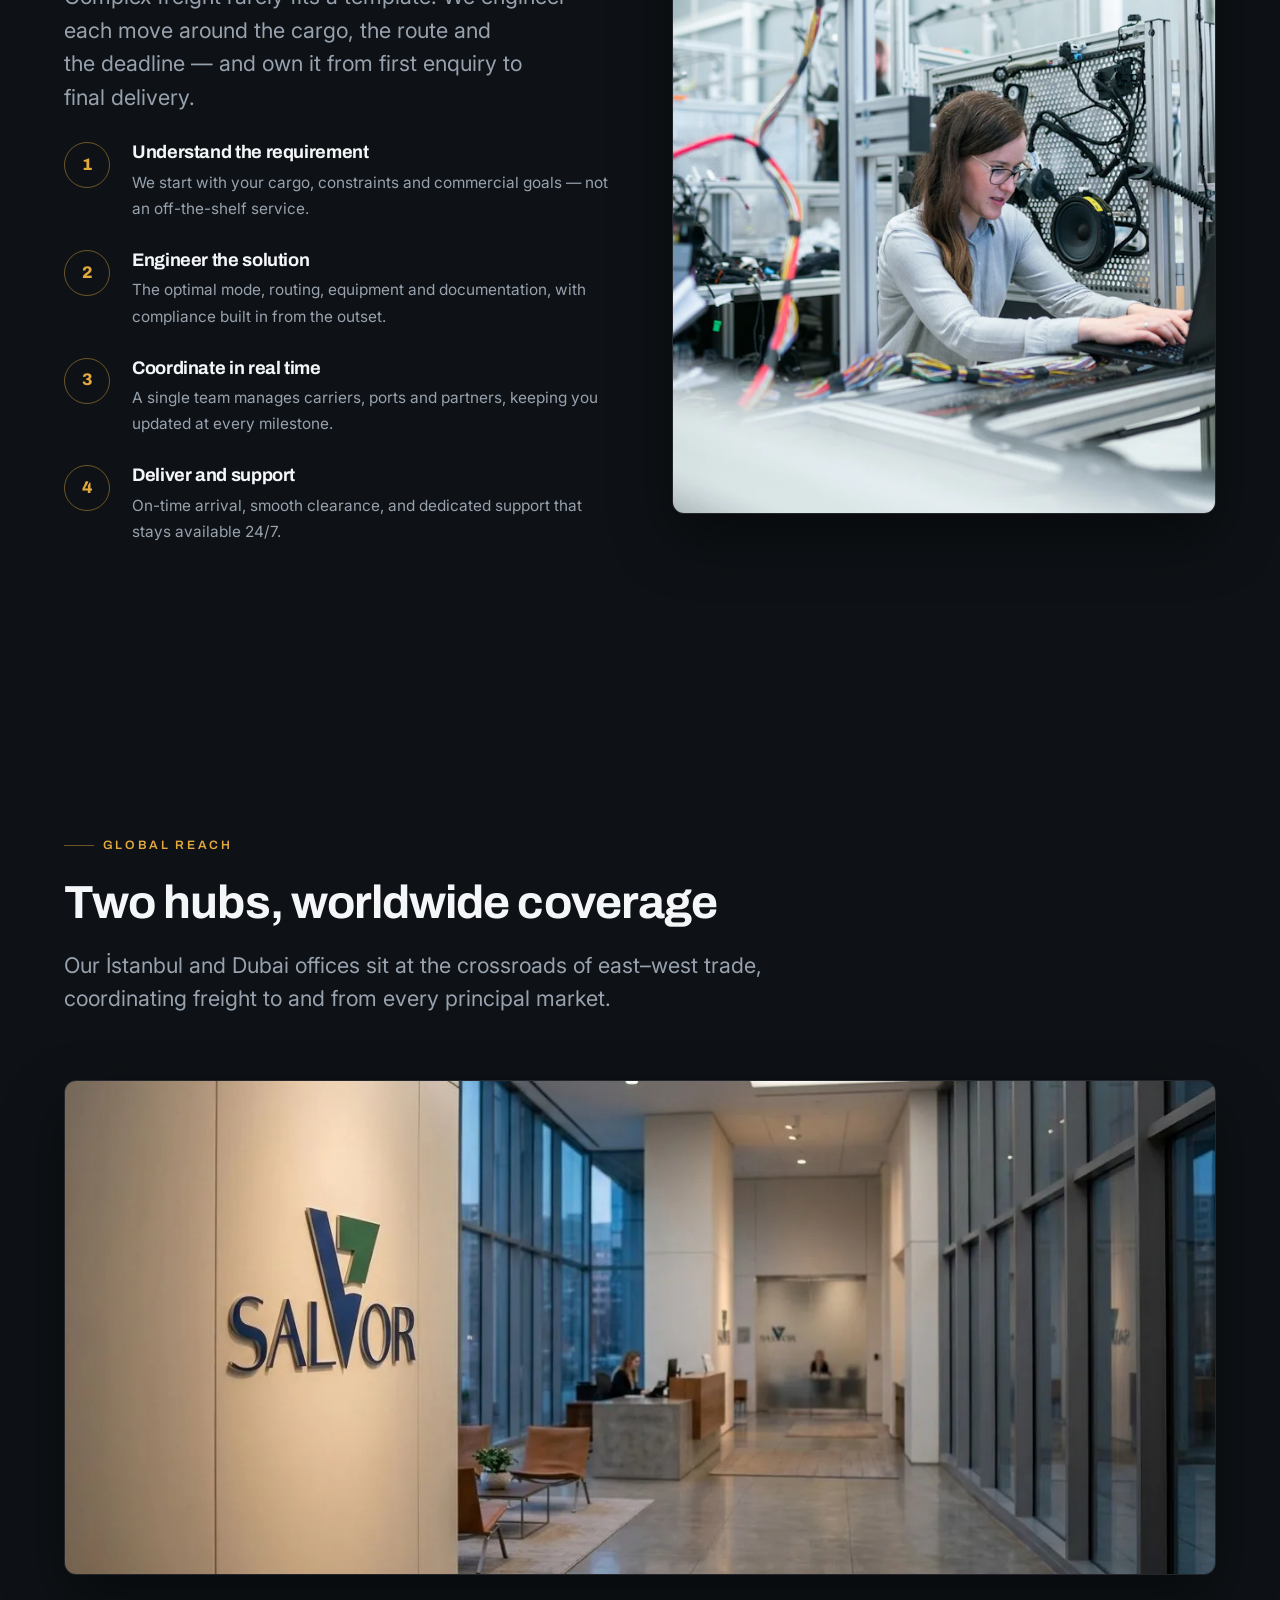
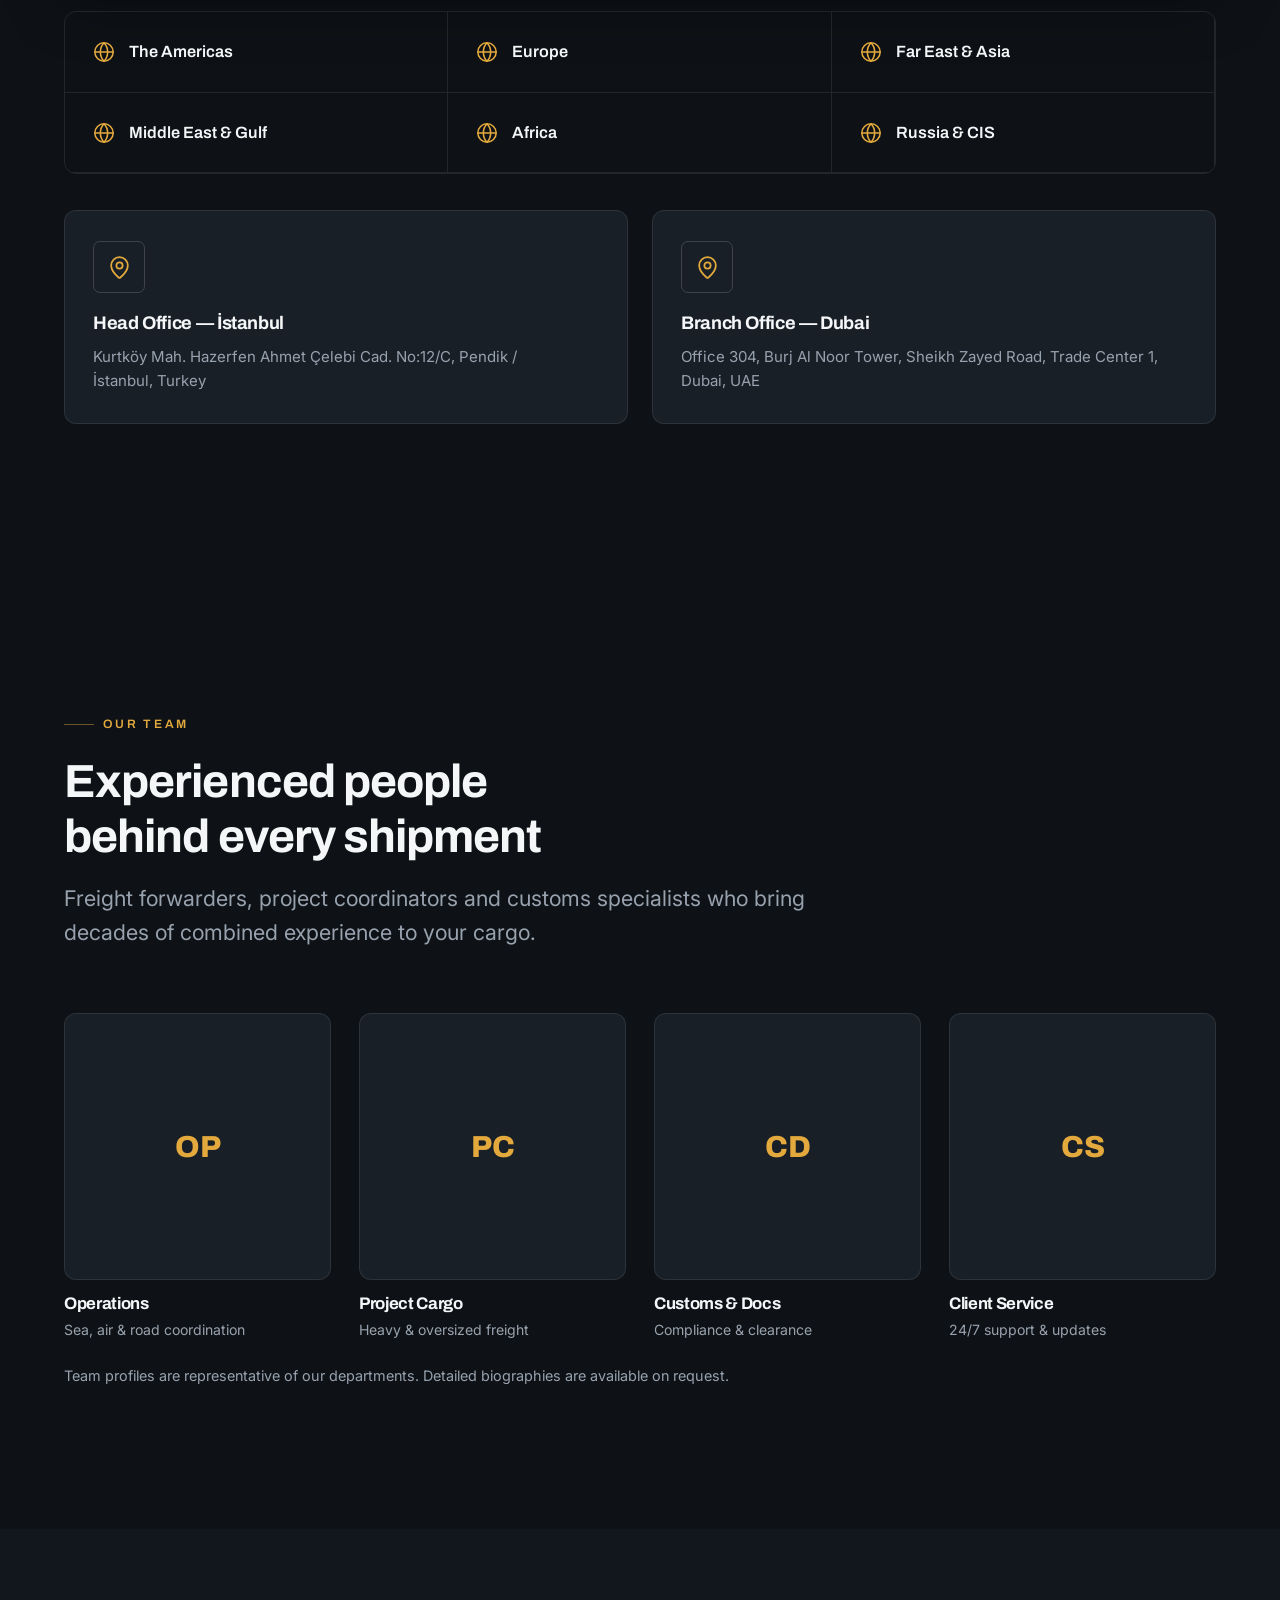
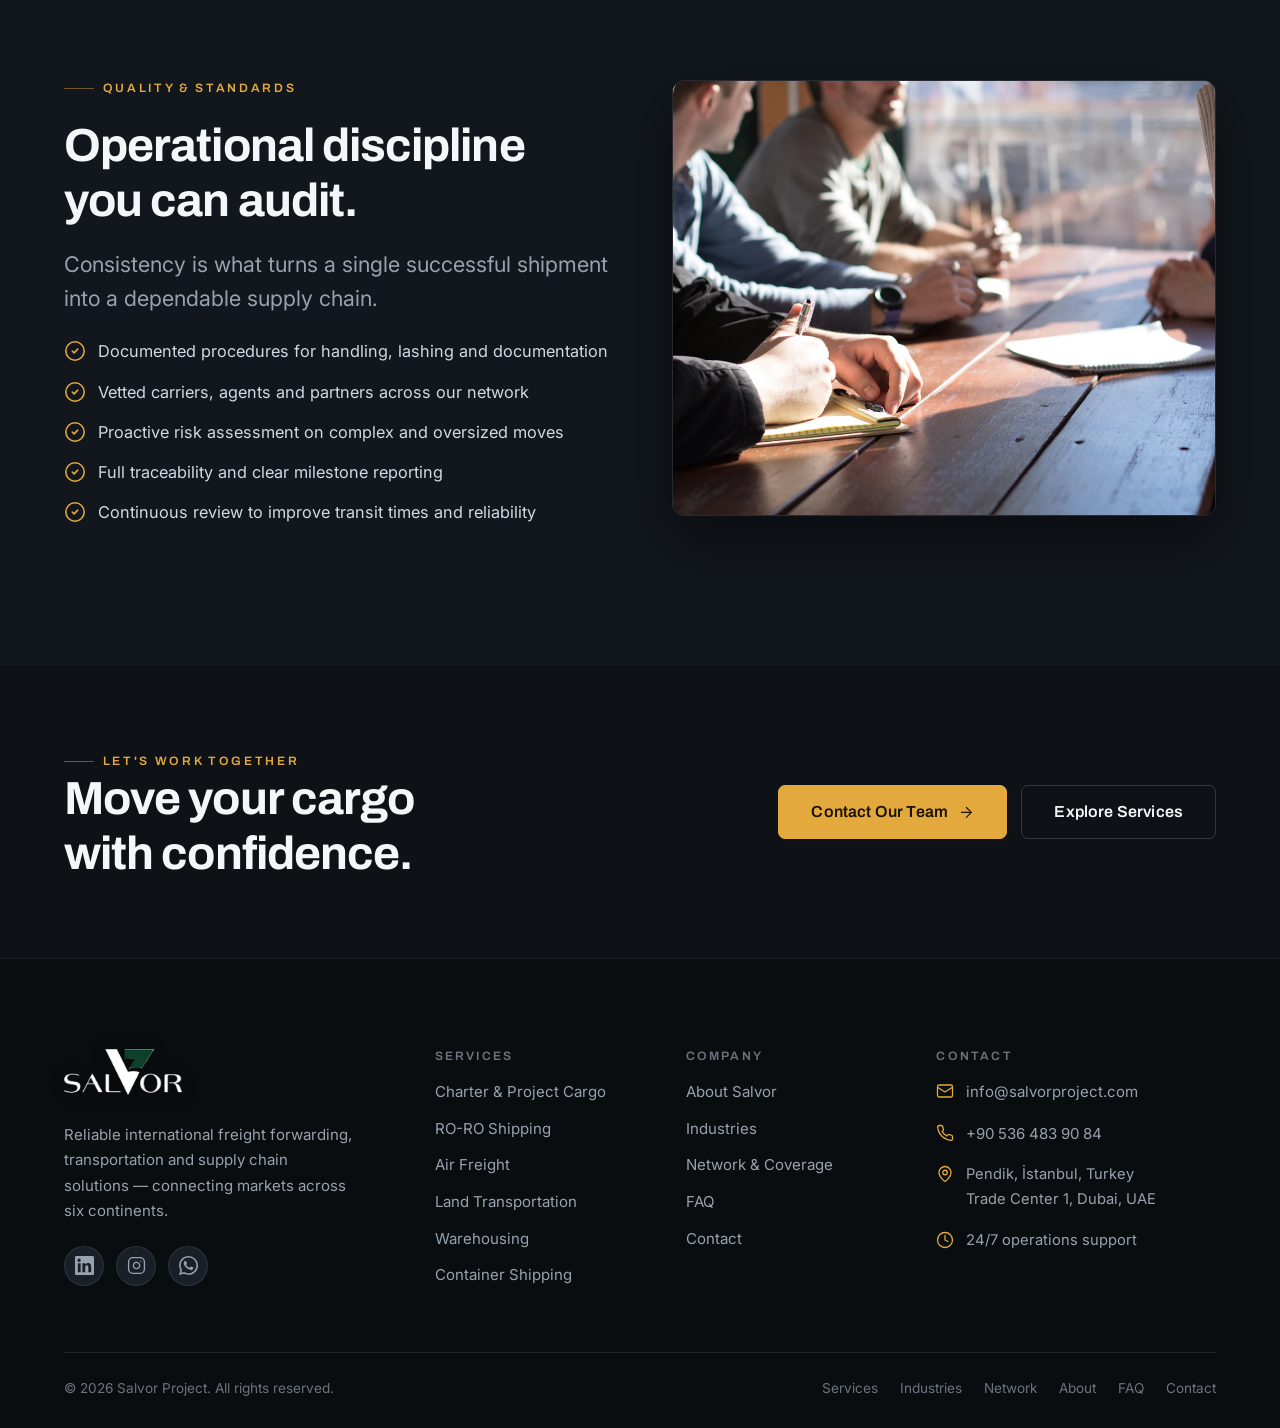
==== commit 975c3f66: "Light Theme Added / Images changed Light Theme addder user can toggle between dark and light also so" ====
--- a/about/index.html
+++ b/about/index.html
@@ -4,6 +4,7 @@
   <meta charset="UTF-8" />
   <meta name="viewport" content="width=device-width, initial-scale=1" />
   <meta name="theme-color" content="#0e1216" />
+  <script>(function(){try{var t=localStorage.getItem('salvor-theme');if(t==='light'){document.documentElement.setAttribute('data-theme','light');var m=document.querySelector('meta[name="theme-color"]');if(m)m.setAttribute('content','#f3f5f9');}}catch(e){}})();</script>
 
   <title>About Salvor — International Logistics Company &amp; Global Network</title>
   <meta name="description" content="Salvor is an international logistics company with 12 years of expertise in freight forwarding, project cargo and supply chain management, operating across six continents from İstanbul and Dubai." />
@@ -75,7 +76,7 @@
   <header class="site-header" id="siteHeader">
     <div class="container nav">
       <a class="brand" href="/" aria-label="Salvor Project — home">
-        <img class="brand__logo" src="/assets/img/logo.png" alt="Salvor Project" width="155" height="46" />      </a>
+        <img class="brand__logo" src="/assets/img/logo-darkbg.png" alt="Salvor Project" width="155" height="46" />      </a>
       <nav class="nav__links" id="navMenu" aria-label="Primary">
         <a href="/services/">Services</a>
         <a href="/industries/">Industries</a>
@@ -110,7 +111,7 @@
       <div class="container">
         <div class="split">
           <div class="split__media reveal">
-            <img src="/assets/img/service-container.webp" alt="Cargo loaded aboard a Salvor ocean-freight vessel in port" loading="lazy" width="1184" height="864" />
+            <img src="/assets/img/office-istanbul.webp" alt="Salvor head-office reception in İstanbul overlooking the Bosphorus" loading="lazy" width="1289" height="832" />
             <div class="media-badge">
               <span class="n">6</span>
               <span class="t">continents connected<br>through one network</span>
@@ -232,6 +233,7 @@
           <h2>Two hubs, worldwide coverage</h2>
           <p class="lead">Our İstanbul and Dubai offices sit at the crossroads of east–west trade, coordinating freight to and from every principal market.</p>
         </div>
+        <div class="office-banner reveal" style="margin:8px 0 36px"><img src="/assets/img/office-lobby.webp" alt="Inside a Salvor corporate office" loading="lazy" width="1289" height="832" /></div>
         <div class="markets reveal" style="margin-bottom:36px">
           <div class="market"><svg aria-hidden="true"><use href="/assets/icons.svg#i-globe"></use></svg><span>The Americas</span></div>
           <div class="market"><svg aria-hidden="true"><use href="/assets/icons.svg#i-globe"></use></svg><span>Europe</span></div>
@@ -335,7 +337,7 @@
       <div class="footer-top">
         <div class="footer-brand">
           <a class="brand" href="/" aria-label="Salvor Project — home">
-            <img class="brand__logo" src="/assets/img/logo.png" alt="Salvor Project" width="155" height="46" />          </a>
+            <img class="brand__logo" src="/assets/img/logo-darkbg.png" alt="Salvor Project" width="155" height="46" />          </a>
           <p>Reliable international freight forwarding, transportation and supply chain solutions — connecting markets across six continents.</p>
           <div class="footer-social">
             <a href="https://www.linkedin.com/company/salvorproject/" target="_blank" rel="noopener" aria-label="Salvor Project on LinkedIn"><svg aria-hidden="true"><use href="/assets/icons.svg#i-linkedin"></use></svg></a>
--- a/assets/css/tokens.css
+++ b/assets/css/tokens.css
@@ -10,6 +10,7 @@
   --bg-3:  #181f27;   /* cards / surfaces */
   --bg-4:  #1f2832;   /* raised surface / inputs */
   --bg-glass: rgba(20, 26, 33, 0.72);
+  --bg-deep:  #0a0d10;   /* deepest band (CTA / closers) */
 
   /* legacy aliases (kept so existing markup stays valid) */
   --ink:   #0b0e12;
@@ -34,6 +35,7 @@
   --accent-soft:  rgba(227, 169, 61, 0.14);
   --accent-line:  rgba(227, 169, 61, 0.45);
   --on-accent:    #1a1303;   /* dark text on amber */
+  --accent-green: #2f8f5a;   /* logo green — sparing secondary accent */
 
   /* --- Typography --- */
   --font-display: "Archivo", system-ui, -apple-system, "Segoe UI", sans-serif;
@@ -80,6 +82,51 @@
   --header-h: 84px;
 }
 
+/* ==========================================================================
+   LIGHT THEME — opt-in via [data-theme="light"] on <html>.
+   Echoes the logo: navy text + cool navy-tinted whites. Amber stays the
+   action accent; logo green is the sparing secondary. Dark stays the default
+   (no attribute = the :root values above, untouched).
+   Photo-overlay gradients remain dark by design and are NOT redefined here.
+   ========================================================================== */
+[data-theme="light"] {
+  /* --- Cool, navy-tinted light surfaces --- */
+  --bg:    #f3f5f9;   /* page base — soft cool off-white */
+  --bg-2:  #e7ecf3;   /* alternating band */
+  --bg-3:  #ffffff;   /* cards / surfaces */
+  --bg-4:  #ffffff;   /* raised surface / inputs */
+  --bg-glass: rgba(255, 255, 255, 0.72);
+  --bg-deep:  #e4e9f1;   /* deepest band (CTA / closers) */
+
+  --ink:   #0b0e12;
+  --paper: var(--bg);
+  --surface: var(--bg-3);
+
+  /* --- Text (logo navy drives the scale) --- */
+  --text-strong: #16234f;   /* logo navy — headings */
+  --text:        #2c3858;   /* navy-tinted body */
+  --text-muted:  #5b657d;   /* secondary */
+  --text-faint:  #8b94a6;   /* captions / meta */
+
+  /* --- Lines (navy-tinted) --- */
+  --line:   rgba(22, 35, 79, 0.12);
+  --line-2: rgba(22, 35, 79, 0.18);
+  --line-3: rgba(22, 35, 79, 0.30);
+
+  /* --- Accent: amber kept, deepened so it reads on white --- */
+  --accent:       #c98a1e;
+  --accent-2:     #e3a93d;
+  --accent-deep:  #9c6c12;
+  --accent-soft:  rgba(201, 138, 30, 0.13);
+  --accent-line:  rgba(201, 138, 30, 0.42);
+  --on-accent:    #1a1303;
+  --accent-green: #1b5a37;   /* logo green on light */
+
+  /* --- Shadows tuned for light (navy-tinted, softer) --- */
+  --shadow:    0 18px 50px rgba(22, 35, 79, 0.12);
+  --shadow-lg: 0 30px 70px rgba(22, 35, 79, 0.16);
+}
+
 @media (max-width: 720px) {
   :root { --header-h: 66px; }
 }
--- a/assets/css/base.css
+++ b/assets/css/base.css
@@ -65,7 +65,7 @@
 .section--paper2,
 .section--surface { background: var(--bg-2); }
 .section--dark { background: var(--bg); }
-.section--deep { background: #0a0d10; }
+.section--deep { background: var(--bg-deep); }
 
 /* divider hairline at section tops where needed */
 .section--hr { border-top: 1px solid var(--line); }
--- a/assets/css/components.css
+++ b/assets/css/components.css
@@ -110,9 +110,16 @@
 .brand { display: inline-flex; align-items: center; gap: 12px; }
 .brand__logo {
   height: 46px; width: auto; display: block;
-  background: #fff; padding: 8px 13px; border-radius: 8px; box-sizing: border-box;
-}
-@media (max-width: 720px) { .brand__logo { height: 40px; padding: 7px 11px; } }
+  filter: drop-shadow(0 2px 8px rgba(0,0,0,0.45));
+}
+/* Logo is white by default (dark heroes / dark stuck header / dark footer).
+   Only when the header is stuck in LIGHT theme does it sit on a light glass bar,
+   so swap to the colour logo there. Footer stays dark in both themes -> white. */
+html[data-theme="light"] .site-header.is-stuck .brand__logo {
+  content: url("/assets/img/logo.png");
+  filter: none;
+}
+@media (max-width: 720px) { .brand__logo { height: 40px; } }
 .brand__mark { width: 40px; height: 40px; border-radius: 9px; flex: none; }
 .brand__text {
   font-family: var(--font-display); font-weight: 800; font-size: 1.16rem;
@@ -157,6 +164,44 @@
 .nav__toggle[aria-expanded="true"] span:nth-child(1) { transform: translateY(6px) rotate(45deg); }
 .nav__toggle[aria-expanded="true"] span:nth-child(2) { opacity: 0; }
 .nav__toggle[aria-expanded="true"] span:nth-child(3) { transform: translateY(-6px) rotate(-45deg); }
+
+/* Keep the brand pinned left so the nav + theme toggle + hamburger cluster
+   on the right at every breakpoint (works whether or not nav__links is in flow) */
+.nav .brand { margin-inline-end: auto; }
+
+/* --- Theme toggle (dark/light) — injected into the header by main.js --- */
+.theme-toggle {
+  display: inline-flex; align-items: center; justify-content: center;
+  width: 46px; height: 46px; flex: none; padding: 0;
+  border: 1px solid var(--line-2); border-radius: var(--radius);
+  background: rgba(255, 255, 255, 0.04); color: var(--text-strong);
+  cursor: pointer;
+  transition: background var(--t) var(--ease), border-color var(--t) var(--ease), color var(--t) var(--ease);
+}
+.theme-toggle:hover { border-color: var(--accent-line); color: var(--accent); }
+.theme-toggle:focus-visible { outline: 2px solid var(--accent); outline-offset: 2px; }
+.theme-toggle svg { width: 20px; height: 20px; display: block; }
+/* Show the sun in dark mode ("switch to light"), the moon in light mode */
+.theme-toggle .theme-toggle__moon { display: none; }
+[data-theme="light"] .theme-toggle { background: rgba(22, 35, 79, 0.04); }
+[data-theme="light"] .theme-toggle .theme-toggle__sun { display: none; }
+[data-theme="light"] .theme-toggle .theme-toggle__moon { display: block; }
+
+/* Light theme: at the top of every page the fixed header is transparent over
+   the DARK hero (heroes stay dark in both themes), so keep the bar's controls
+   light until the header gains its glass background on scroll (.is-stuck). */
+[data-theme="light"] .site-header:not(.is-stuck) .theme-toggle,
+[data-theme="light"] .site-header:not(.is-stuck) .nav__toggle {
+  color: #fff; border-color: rgba(255, 255, 255, 0.24); background: rgba(255, 255, 255, 0.07);
+}
+[data-theme="light"] .site-header:not(.is-stuck) .theme-toggle:hover { color: var(--accent-2); }
+[data-theme="light"] .site-header:not(.is-stuck) .nav__toggle span { background: #fff; }
+/* nav links live in the transparent bar only on desktop; on mobile they drop
+   into a solid light panel where the default navy text is correct */
+@media (min-width: 901px) {
+  [data-theme="light"] .site-header:not(.is-stuck) .nav__links a:not(.btn) { color: #fff; }
+  [data-theme="light"] .site-header:not(.is-stuck) .nav__links a[aria-current="page"] { color: var(--accent-2); }
+}
 
 @media (max-width: 900px) {
   .nav__toggle { display: block; }
--- a/assets/css/pages.css
+++ b/assets/css/pages.css
@@ -125,6 +125,11 @@
 }
 .media-badge .n { font-family: var(--font-display); font-weight: 800; font-size: 2rem; color: var(--accent); line-height: 1; }
 .media-badge .t { font-size: 0.84rem; color: var(--text); line-height: 1.4; }
+
+/* Full-width office photo banner (offices / hubs sections) */
+.office-banner { border-radius: var(--radius-lg); overflow: hidden; border: 1px solid var(--line); box-shadow: var(--shadow); }
+.office-banner img { display: block; width: 100%; height: 100%; object-fit: cover; aspect-ratio: 21 / 9; }
+@media (max-width: 720px) { .office-banner img { aspect-ratio: 16 / 10; } }
 
 /* --------------------------------------------------------------- Service detail */
 .svc-detail { scroll-margin-top: calc(var(--header-h) + 24px); }
@@ -192,6 +197,8 @@
 .office address { font-style: normal; margin-top: 8px; color: var(--text-muted); font-size: 0.94rem; line-height: 1.55; }
 .map { border-radius: var(--radius-lg); overflow: hidden; border: 1px solid var(--line); background: var(--bg-3); aspect-ratio: 16 / 8; }
 .map iframe { width: 100%; height: 100%; border: 0; display: block; filter: grayscale(0.4) invert(0.9) contrast(0.9) hue-rotate(180deg); }
+/* Light theme: drop the dark-map inversion so the map renders naturally */
+[data-theme="light"] .map iframe { filter: grayscale(0.25) contrast(0.95); }
 
 /* --------------------------------------------------------------- 404 */
 .notfound { min-height: 72vh; display: grid; place-items: center; text-align: center; padding-top: var(--header-h); }
